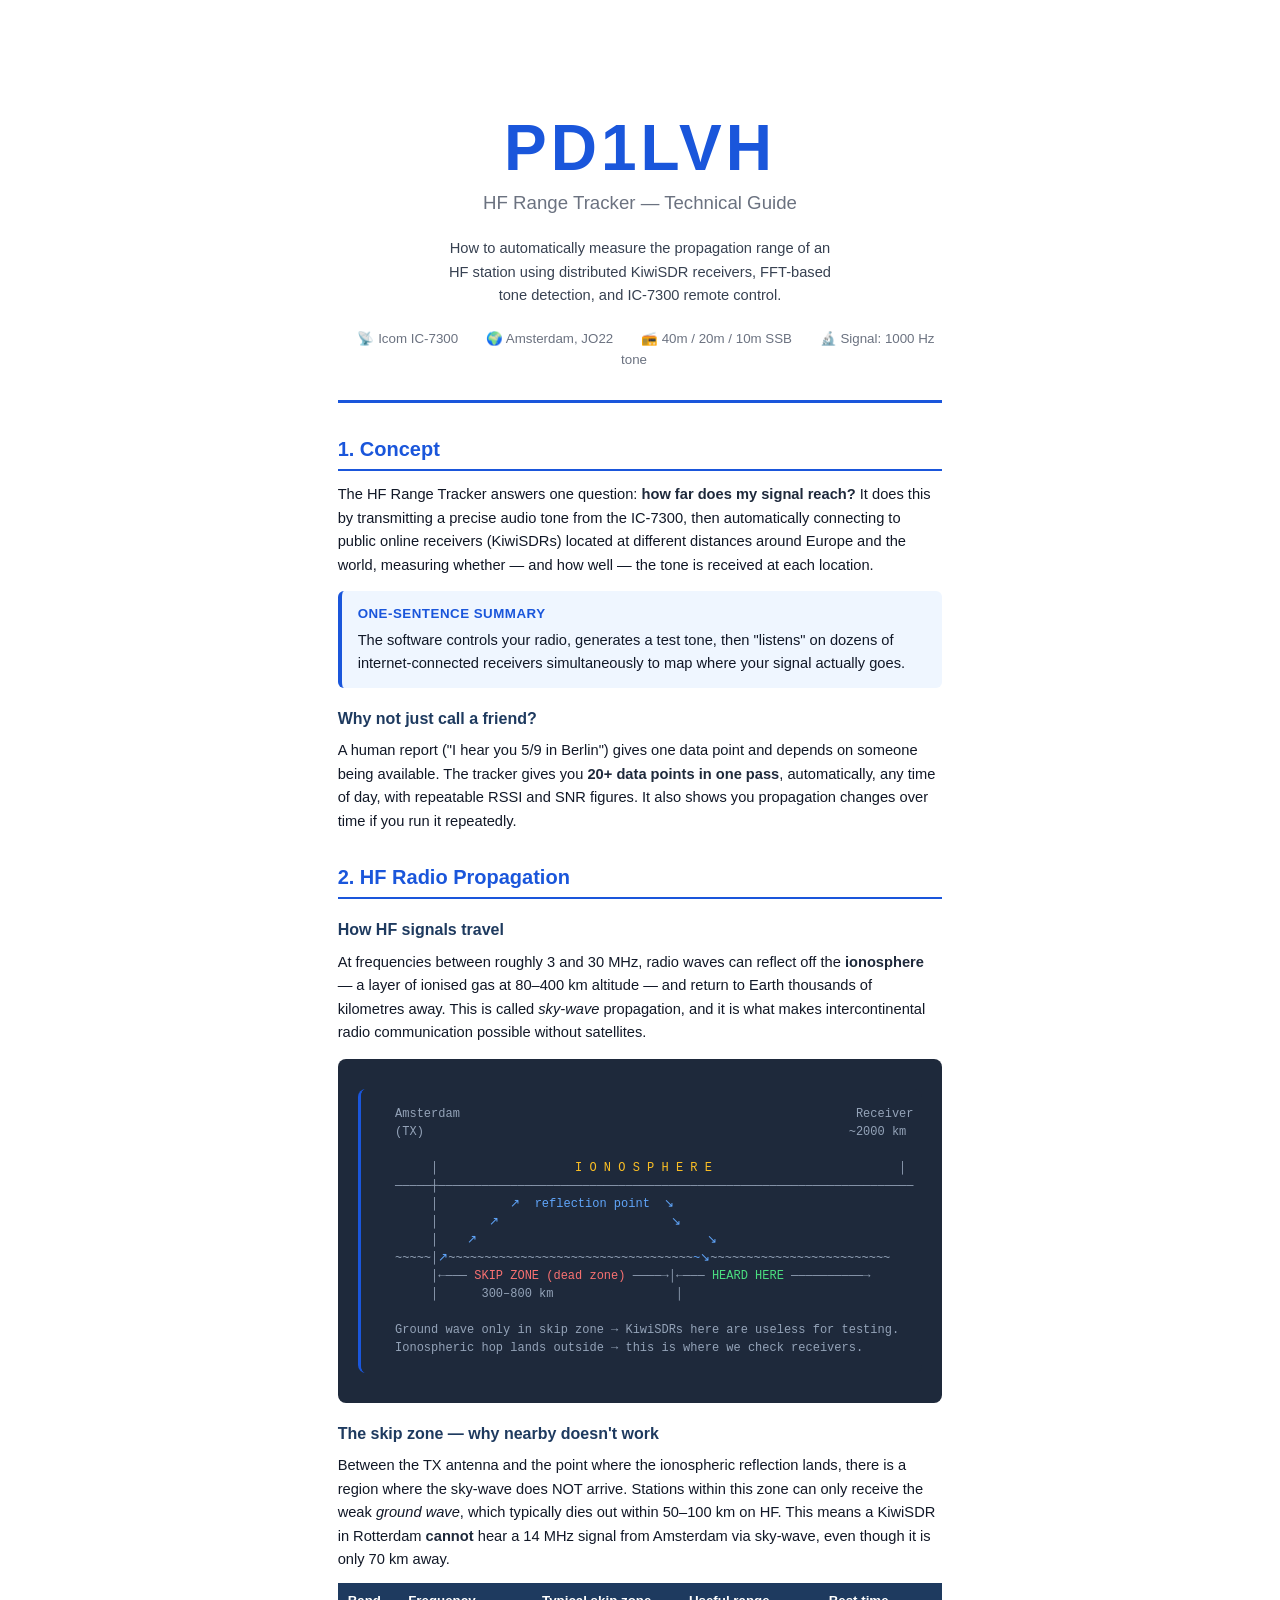
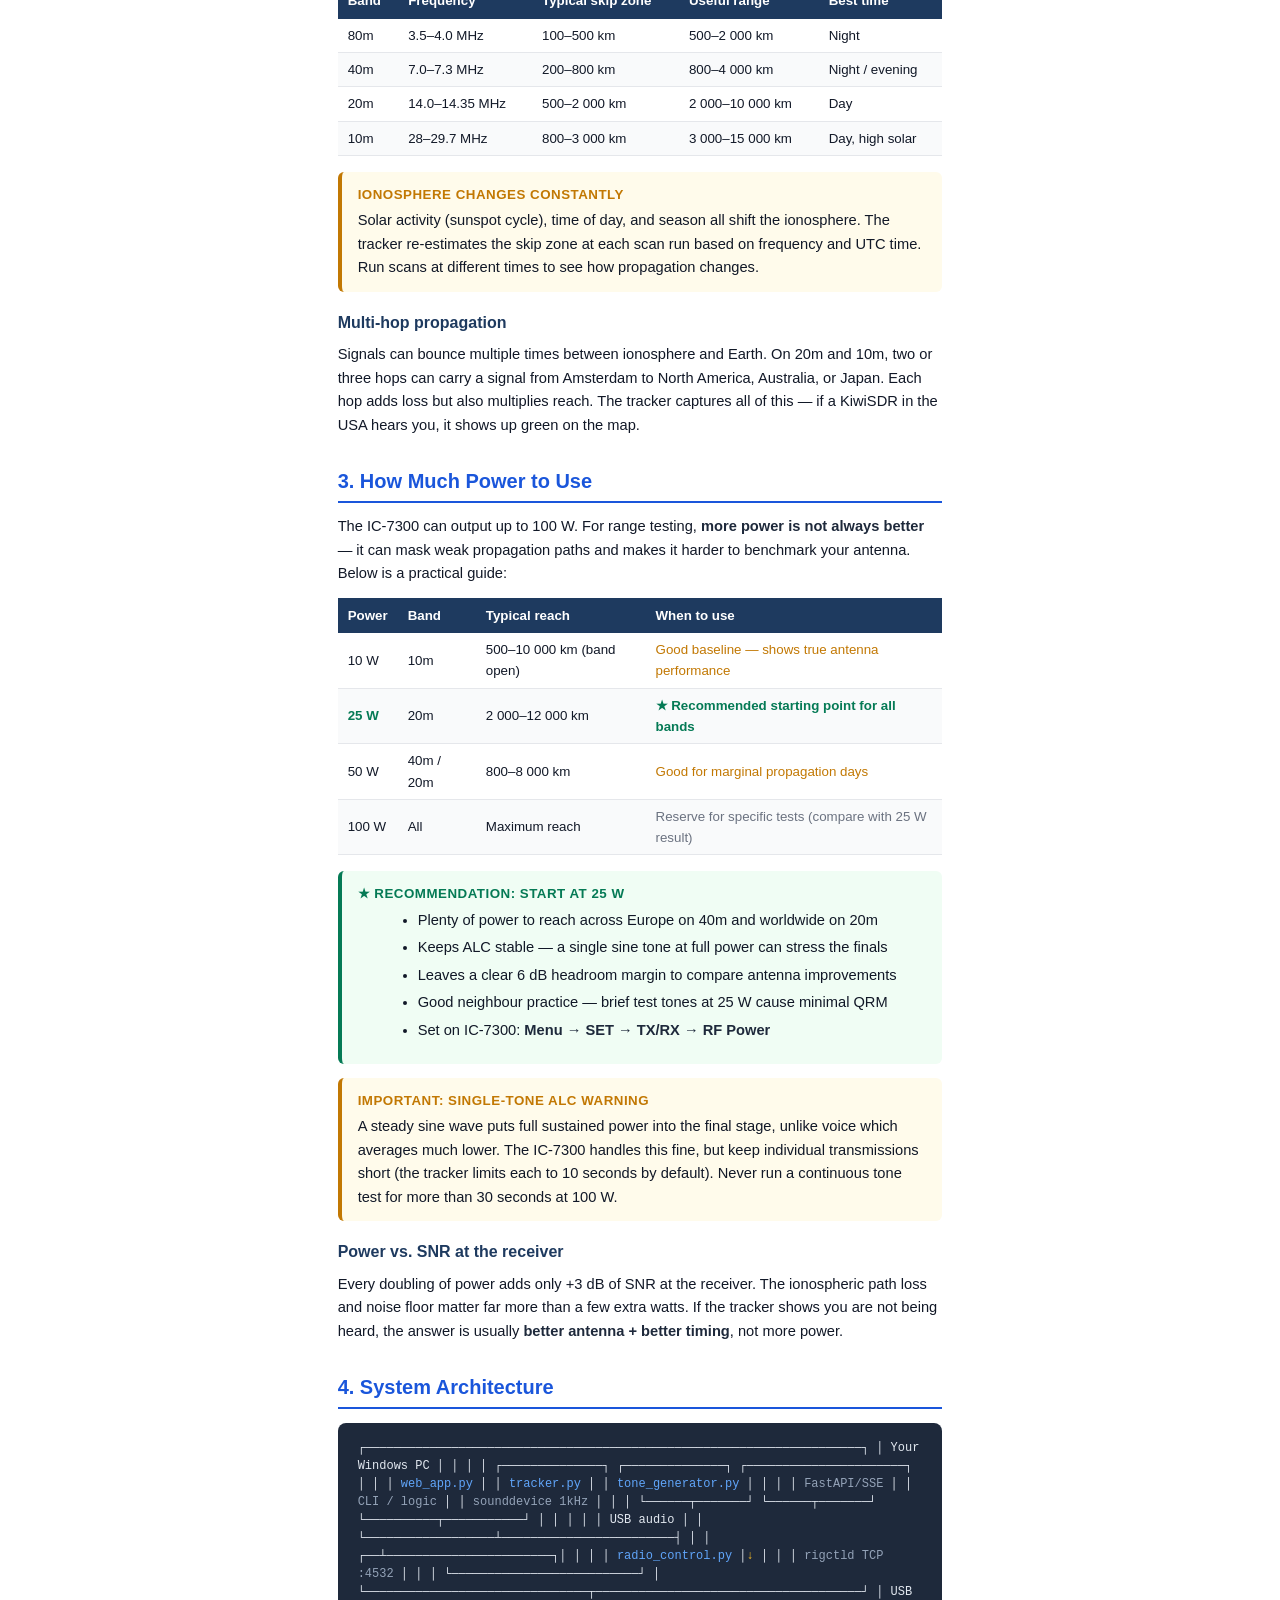
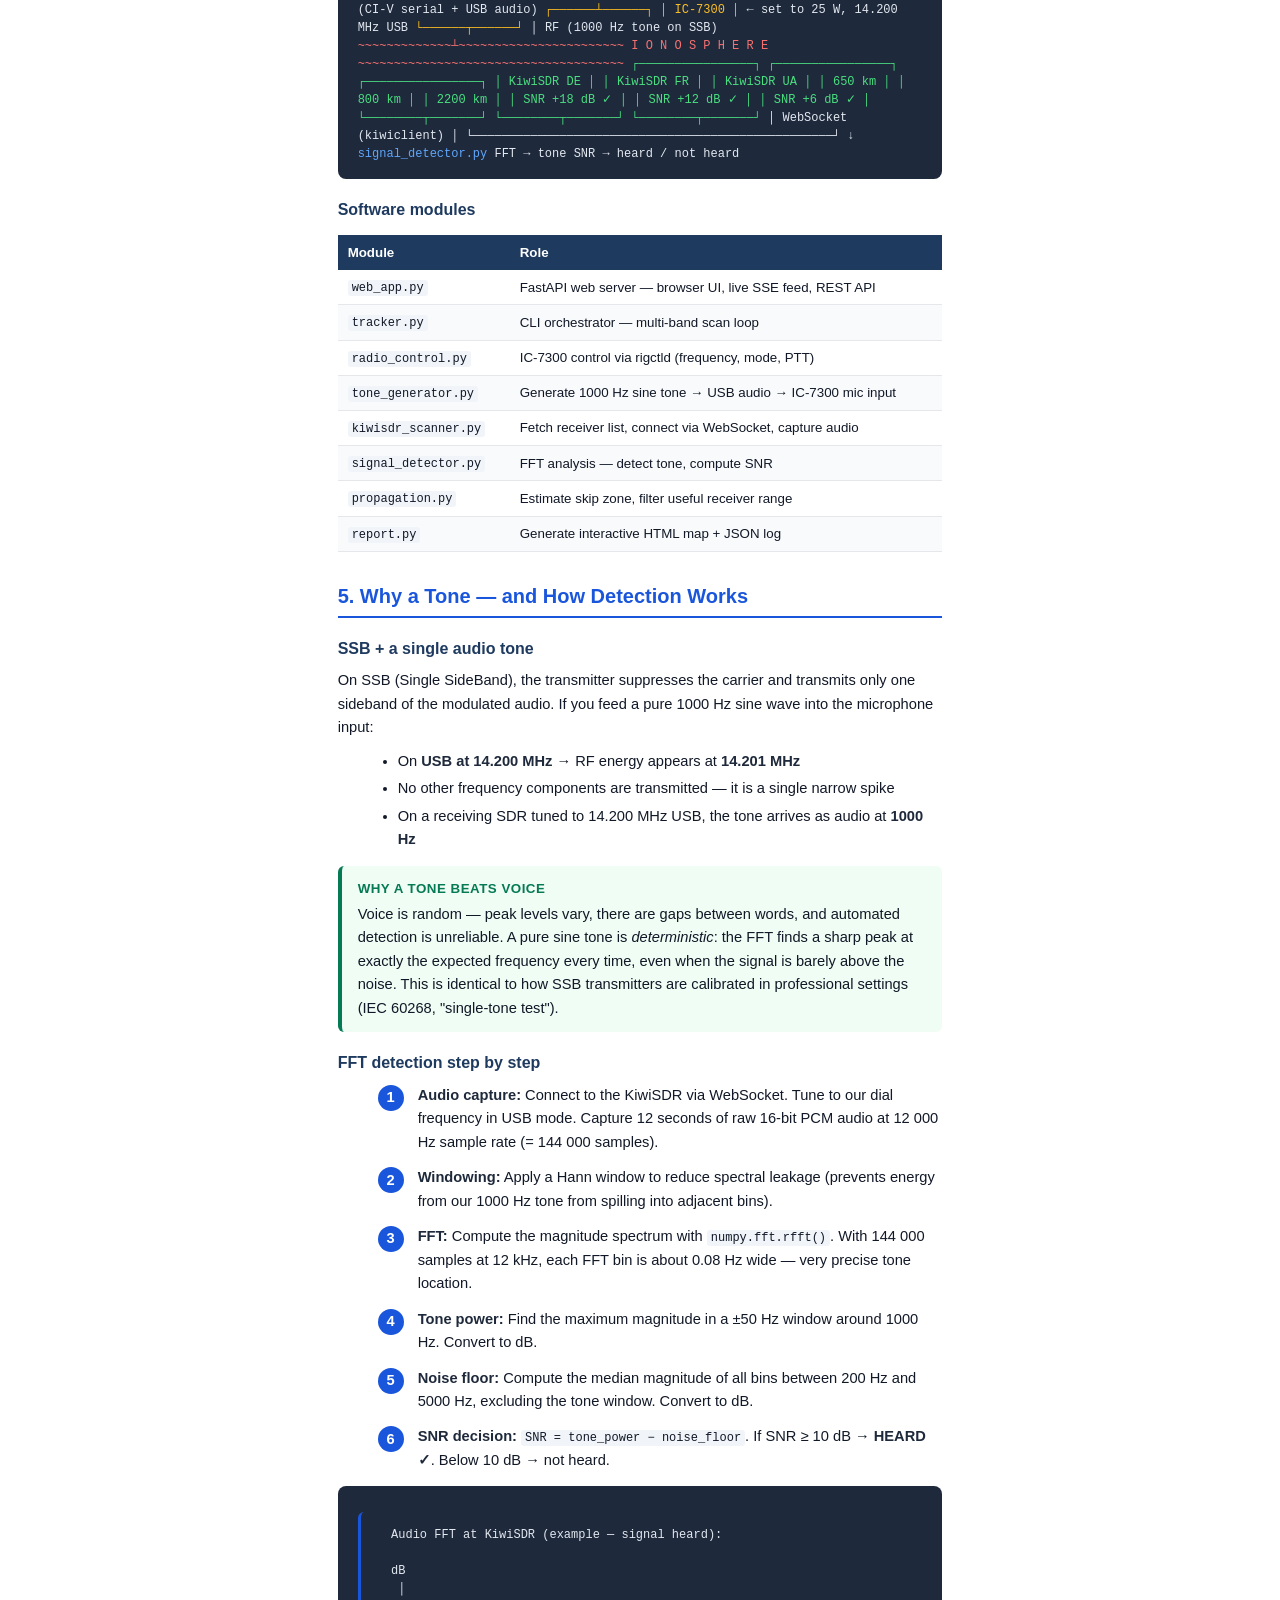
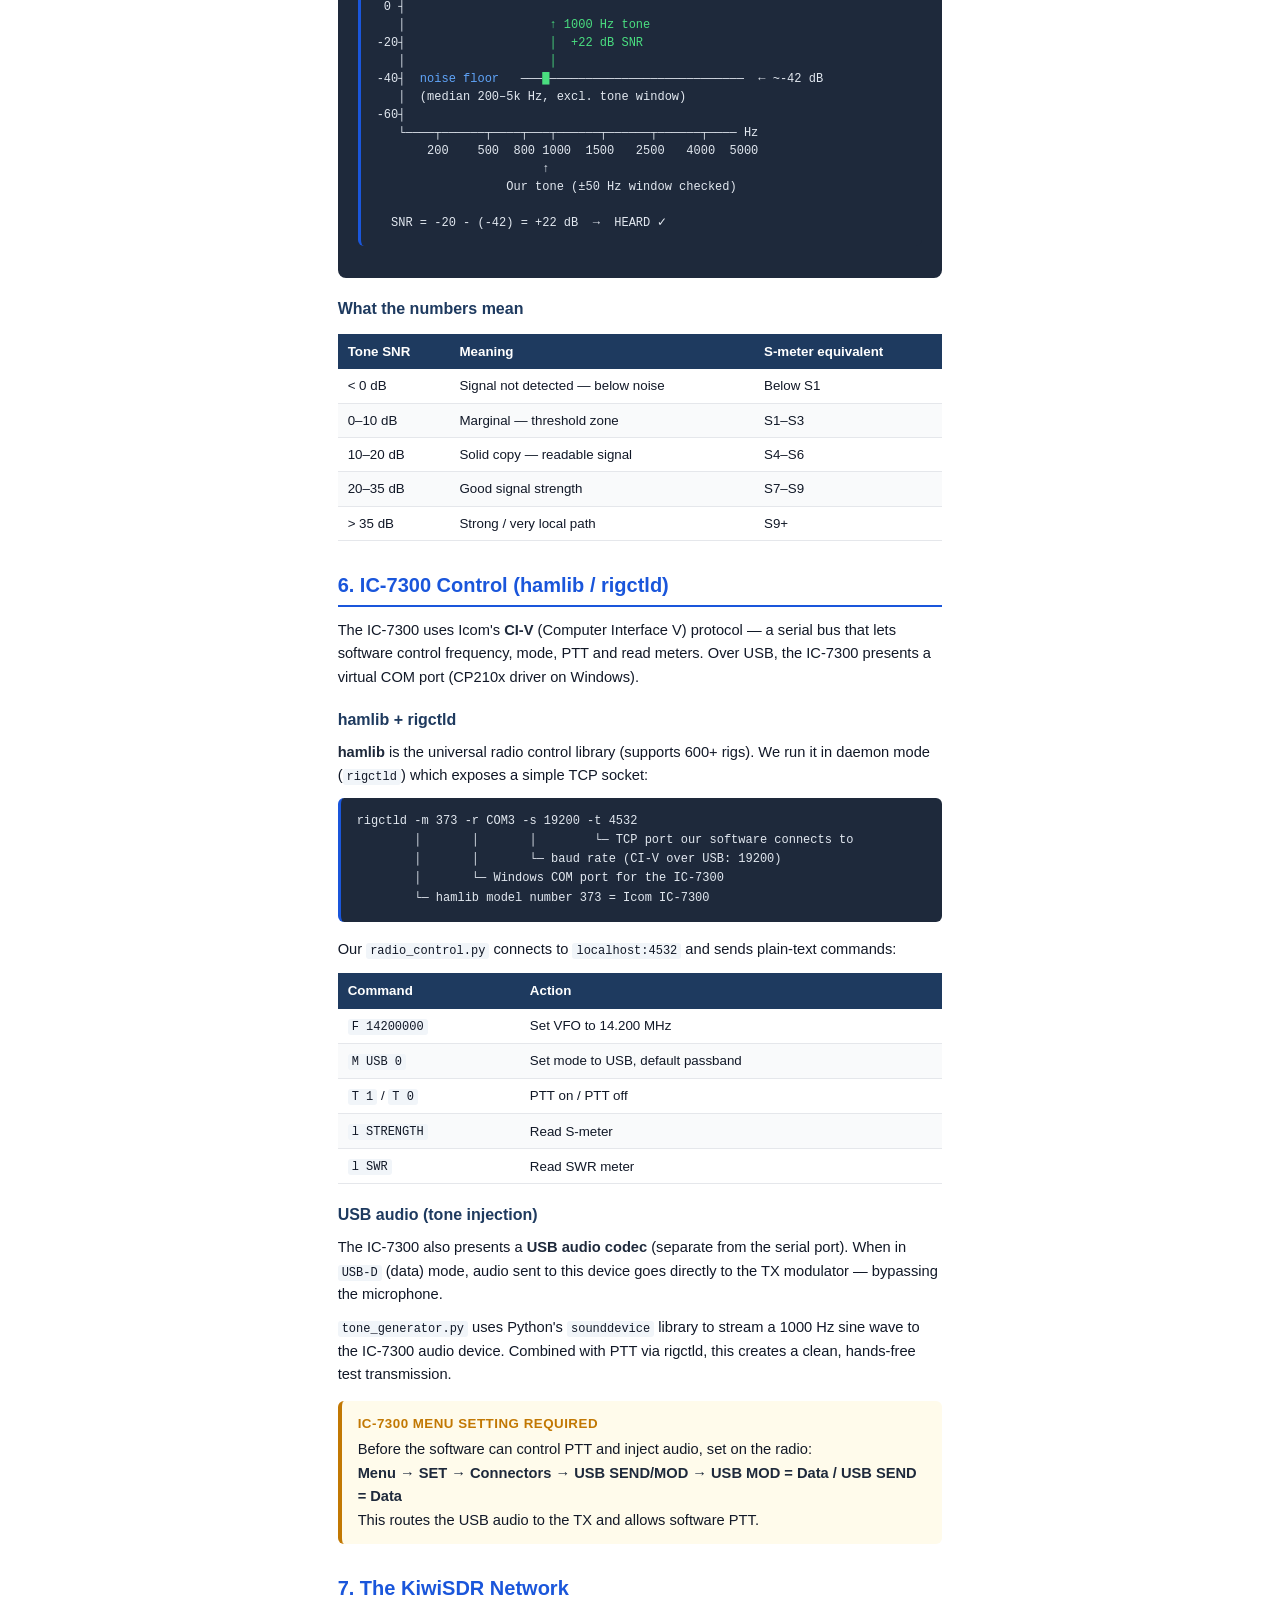
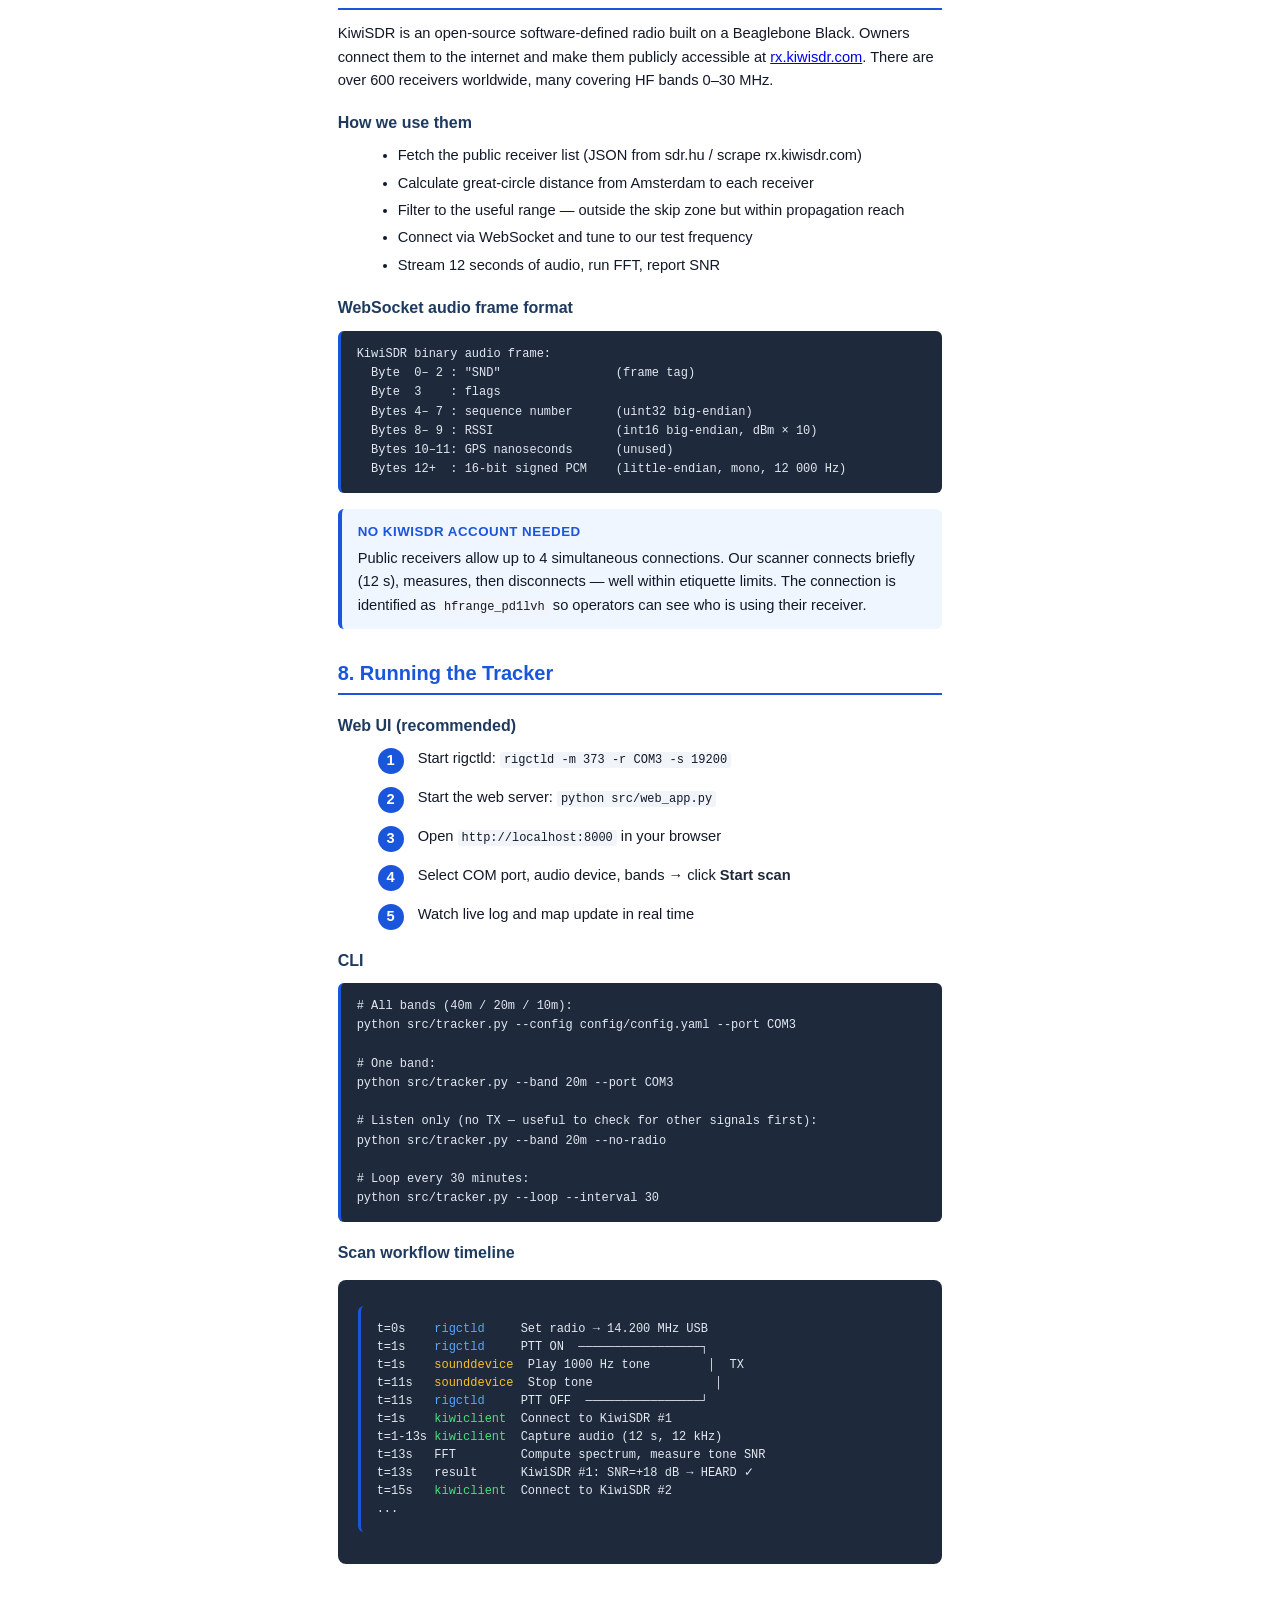
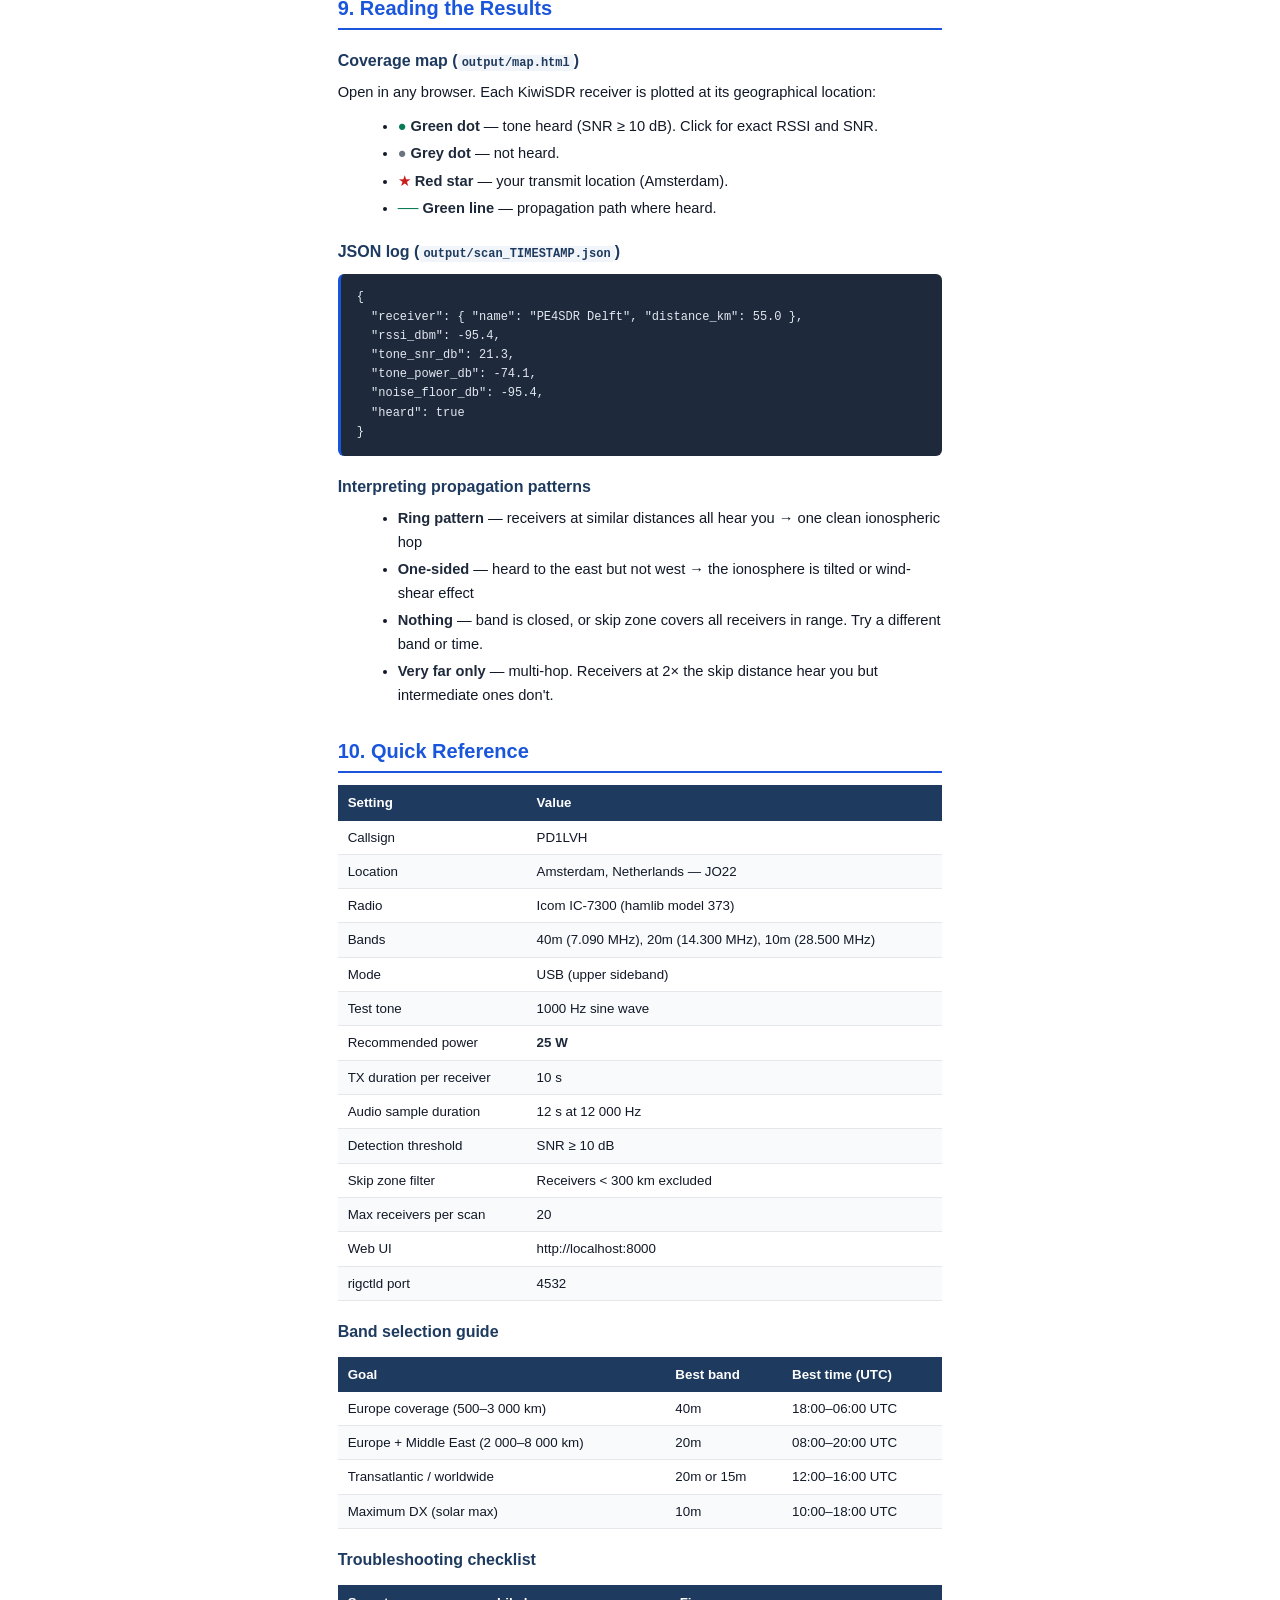
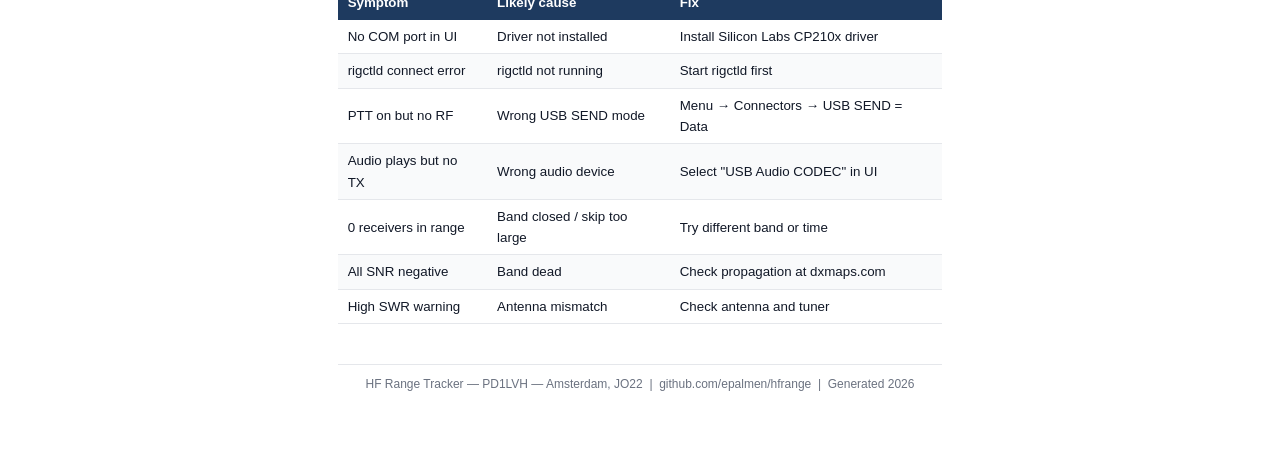
==== docs/how-it-works.html @ 340640db "Add technical guide, PDF generator, and project context file - docs/how-it-works.html: full technica" ====
<!DOCTYPE html>
<html lang="en">
<head>
<meta charset="UTF-8">
<title>HF Range Tracker — Technical Guide</title>
<style>
/* ── Base ── */
*, *::before, *::after { box-sizing: border-box; }
:root {
  --blue:   #1a56db;
  --green:  #057a55;
  --orange: #c27803;
  --red:    #c81e1e;
  --gray:   #6b7280;
  --light:  #f9fafb;
  --border: #e5e7eb;
  --text:   #111827;
}
html { font-size: 11pt; }
body {
  font-family: 'Segoe UI', Arial, sans-serif;
  color: var(--text);
  max-width: 190mm;
  margin: 0 auto;
  padding: 20mm 15mm;
  line-height: 1.6;
}

/* ── Typography ── */
h1 { font-size: 26pt; color: var(--blue); margin: 0 0 4px; letter-spacing: -0.5px; }
h2 { font-size: 15pt; color: var(--blue); border-bottom: 2px solid var(--blue); padding-bottom: 4px; margin: 28px 0 12px; }
h3 { font-size: 12pt; color: #1e3a5f; margin: 18px 0 8px; }
p  { margin: 0 0 10px; }
ul, ol { margin: 0 0 10px 20px; }
li { margin-bottom: 4px; }
strong { color: #1e293b; }
code { font-family: 'Cascadia Code', 'Courier New', monospace; font-size: 9pt; background: #f1f5f9; padding: 1px 4px; border-radius: 3px; }
pre {
  background: #1e293b; color: #e2e8f0;
  font-family: 'Cascadia Code', 'Courier New', monospace;
  font-size: 9pt; padding: 14px 16px; border-radius: 6px;
  white-space: pre; overflow-x: auto; margin: 10px 0 16px;
  border-left: 3px solid var(--blue);
}

/* ── Cover ── */
.cover {
  text-align: center;
  padding: 40px 0 30px;
  border-bottom: 3px solid var(--blue);
  margin-bottom: 30px;
}
.cover .callsign {
  font-size: 48pt; font-weight: 800; color: var(--blue);
  letter-spacing: 4px; line-height: 1;
}
.cover .subtitle { font-size: 14pt; color: var(--gray); margin: 8px 0 20px; }
.cover .meta { font-size: 10pt; color: var(--gray); }
.cover .meta span { margin: 0 12px; }

/* ── Info boxes ── */
.box {
  border-radius: 6px; padding: 12px 16px; margin: 14px 0;
  border-left: 4px solid;
}
.box-blue   { background: #eff6ff; border-color: var(--blue);   }
.box-green  { background: #f0fdf4; border-color: var(--green);  }
.box-orange { background: #fffbeb; border-color: var(--orange); }
.box-red    { background: #fff1f2; border-color: var(--red);    }
.box-title  { font-weight: 700; font-size: 10pt; text-transform: uppercase; letter-spacing: 0.5px; margin-bottom: 4px; }
.box-blue   .box-title { color: var(--blue);   }
.box-green  .box-title { color: var(--green);  }
.box-orange .box-title { color: var(--orange); }
.box-red    .box-title { color: var(--red);    }

/* ── Tables ── */
table { width: 100%; border-collapse: collapse; margin: 12px 0 16px; font-size: 10pt; }
th { background: #1e3a5f; color: #fff; padding: 7px 10px; text-align: left; font-weight: 600; }
td { padding: 6px 10px; border-bottom: 1px solid var(--border); }
tr:nth-child(even) td { background: var(--light); }

/* ── Diagrams ── */
.diagram {
  background: #1e293b; color: #94a3b8;
  font-family: 'Cascadia Code', 'Courier New', monospace;
  font-size: 9pt; padding: 16px 20px; border-radius: 8px; margin: 14px 0;
  line-height: 1.5;
}
.diagram .hi  { color: #60a5fa; }
.diagram .gr  { color: #4ade80; }
.diagram .yl  { color: #fbbf24; }
.diagram .rd  { color: #f87171; }
.diagram .wh  { color: #e2e8f0; }

/* ── Flow steps ── */
.steps { counter-reset: step; list-style: none; margin-left: 0; }
.steps li {
  counter-increment: step;
  display: flex; gap: 14px; margin-bottom: 12px; align-items: flex-start;
}
.steps li::before {
  content: counter(step);
  background: var(--blue); color: #fff;
  min-width: 26px; height: 26px;
  display: flex; align-items: center; justify-content: center;
  border-radius: 50%; font-weight: 700; font-size: 11pt;
  flex-shrink: 0; margin-top: 1px;
}

/* ── Power table highlight ── */
.power-rec { color: var(--green); font-weight: 700; }
.power-ok  { color: var(--orange); }
.power-low { color: var(--gray); }

/* ── Page breaks ── */
@media print {
  body { padding: 0; max-width: 100%; }
  h2   { page-break-before: auto; }
  .no-break, .box, .diagram, table { page-break-inside: avoid; }
  .page-break { page-break-before: always; }
  pre  { white-space: pre-wrap; }
}

/* ── Footer line ── */
.footer { margin-top: 40px; border-top: 1px solid var(--border); padding-top: 10px; color: var(--gray); font-size: 9pt; text-align: center; }
</style>
</head>
<body>

<!-- ══════════════════════════════════════════════════════════════════════
     COVER
═══════════════════════════════════════════════════════════════════════ -->
<div class="cover">
  <div class="callsign">PD1LVH</div>
  <div class="subtitle">HF Range Tracker — Technical Guide</div>
  <p style="max-width:400px;margin:0 auto 20px;color:#374151;font-size:11pt">
    How to automatically measure the propagation range of an HF station using
    distributed KiwiSDR receivers, FFT-based tone detection, and IC-7300 remote control.
  </p>
  <div class="meta">
    <span>📡 Icom IC-7300</span>
    <span>🌍 Amsterdam, JO22</span>
    <span>📻 40m / 20m / 10m SSB</span>
    <span>🔬 Signal: 1000 Hz tone</span>
  </div>
</div>


<!-- ══════════════════════════════════════════════════════════════════════
     1. CONCEPT
═══════════════════════════════════════════════════════════════════════ -->
<h2>1. Concept</h2>

<p>
The HF Range Tracker answers one question: <strong>how far does my signal reach?</strong>
It does this by transmitting a precise audio tone from the IC-7300, then automatically
connecting to public online receivers (KiwiSDRs) located at different distances around
Europe and the world, measuring whether — and how well — the tone is received at each
location.
</p>

<div class="box box-blue">
  <div class="box-title">One-sentence summary</div>
  The software controls your radio, generates a test tone, then "listens" on dozens of
  internet-connected receivers simultaneously to map where your signal actually goes.
</div>

<h3>Why not just call a friend?</h3>
<p>
A human report ("I hear you 5/9 in Berlin") gives one data point and depends on someone
being available. The tracker gives you <strong>20+ data points in one pass</strong>,
automatically, any time of day, with repeatable RSSI and SNR figures.
It also shows you propagation changes over time if you run it repeatedly.
</p>


<!-- ══════════════════════════════════════════════════════════════════════
     2. HF PROPAGATION
═══════════════════════════════════════════════════════════════════════ -->
<h2>2. HF Radio Propagation</h2>

<h3>How HF signals travel</h3>
<p>
At frequencies between roughly 3 and 30 MHz, radio waves can reflect off the
<strong>ionosphere</strong> — a layer of ionised gas at 80–400 km altitude — and
return to Earth thousands of kilometres away. This is called <em>sky-wave</em>
propagation, and it is what makes intercontinental radio communication possible
without satellites.
</p>

<div class="diagram">
<pre class="diagram">
  Amsterdam                                                       Receiver
  (TX)                                                           ~2000 km

       │                   <span class="yl">I O N O S P H E R E</span>                          │
  ─────┼──────────────────────────────────────────────────────────────────
       │          <span class="hi">↗  reflection point  ↘</span>
       │       <span class="hi">↗</span>                        <span class="hi">↘</span>
       │    <span class="hi">↗</span>                                <span class="hi">↘</span>
  ~~~~~│<span class="hi">↗</span>~~~~~~~~~~~~~~~~~~~~~~~~~~~~~~~~~~<span class="hi">~↘</span>~~~~~~~~~~~~~~~~~~~~~~~~~
       │←─── <span class="rd">SKIP ZONE (dead zone)</span> ────→│←─── <span class="gr">HEARD HERE</span> ──────────→
       │      300–800 km                 │

  Ground wave only in skip zone → KiwiSDRs here are useless for testing.
  Ionospheric hop lands outside → this is where we check receivers.
</pre>
</div>

<h3>The skip zone — why nearby doesn't work</h3>
<p>
Between the TX antenna and the point where the ionospheric reflection lands, there is
a region where the sky-wave does NOT arrive. Stations within this zone can only receive
the weak <em>ground wave</em>, which typically dies out within 50–100 km on HF.
This means a KiwiSDR in Rotterdam <strong>cannot</strong> hear a 14 MHz signal from
Amsterdam via sky-wave, even though it is only 70 km away.
</p>

<table>
  <thead><tr><th>Band</th><th>Frequency</th><th>Typical skip zone</th><th>Useful range</th><th>Best time</th></tr></thead>
  <tbody>
    <tr><td>80m</td><td>3.5–4.0 MHz</td><td>100–500 km</td><td>500–2 000 km</td><td>Night</td></tr>
    <tr><td>40m</td><td>7.0–7.3 MHz</td><td>200–800 km</td><td>800–4 000 km</td><td>Night / evening</td></tr>
    <tr><td>20m</td><td>14.0–14.35 MHz</td><td>500–2 000 km</td><td>2 000–10 000 km</td><td>Day</td></tr>
    <tr><td>10m</td><td>28–29.7 MHz</td><td>800–3 000 km</td><td>3 000–15 000 km</td><td>Day, high solar</td></tr>
  </tbody>
</table>

<div class="box box-orange">
  <div class="box-title">Ionosphere changes constantly</div>
  Solar activity (sunspot cycle), time of day, and season all shift the ionosphere.
  The tracker re-estimates the skip zone at each scan run based on frequency and UTC time.
  Run scans at different times to see how propagation changes.
</div>

<h3>Multi-hop propagation</h3>
<p>
Signals can bounce multiple times between ionosphere and Earth. On 20m and 10m, two or
three hops can carry a signal from Amsterdam to North America, Australia, or Japan.
Each hop adds loss but also multiplies reach. The tracker captures all of this — if a
KiwiSDR in the USA hears you, it shows up green on the map.
</p>


<!-- ══════════════════════════════════════════════════════════════════════
     3. TRANSMIT POWER
═══════════════════════════════════════════════════════════════════════ -->
<div class="page-break"></div>
<h2>3. How Much Power to Use</h2>

<p>
The IC-7300 can output up to 100 W. For range testing, <strong>more power is not
always better</strong> — it can mask weak propagation paths and makes it harder to
benchmark your antenna. Below is a practical guide:
</p>

<table>
  <thead><tr><th>Power</th><th>Band</th><th>Typical reach</th><th>When to use</th></tr></thead>
  <tbody>
    <tr>
      <td>10 W</td>
      <td>10m</td>
      <td>500–10 000 km (band open)</td>
      <td class="power-ok">Good baseline — shows true antenna performance</td>
    </tr>
    <tr>
      <td class="power-rec">25 W</td>
      <td>20m</td>
      <td>2 000–12 000 km</td>
      <td class="power-rec">★ Recommended starting point for all bands</td>
    </tr>
    <tr>
      <td>50 W</td>
      <td>40m / 20m</td>
      <td>800–8 000 km</td>
      <td class="power-ok">Good for marginal propagation days</td>
    </tr>
    <tr>
      <td>100 W</td>
      <td>All</td>
      <td>Maximum reach</td>
      <td class="power-low">Reserve for specific tests (compare with 25 W result)</td>
    </tr>
  </tbody>
</table>

<div class="box box-green">
  <div class="box-title">★ Recommendation: Start at 25 W</div>
  <ul>
    <li>Plenty of power to reach across Europe on 40m and worldwide on 20m</li>
    <li>Keeps ALC stable — a single sine tone at full power can stress the finals</li>
    <li>Leaves a clear 6 dB headroom margin to compare antenna improvements</li>
    <li>Good neighbour practice — brief test tones at 25 W cause minimal QRM</li>
    <li>Set on IC-7300: <strong>Menu → SET → TX/RX → RF Power</strong></li>
  </ul>
</div>

<div class="box box-orange">
  <div class="box-title">Important: single-tone ALC warning</div>
  A steady sine wave puts full sustained power into the final stage, unlike voice
  which averages much lower. The IC-7300 handles this fine, but keep individual
  transmissions short (the tracker limits each to 10 seconds by default).
  Never run a continuous tone test for more than 30 seconds at 100 W.
</div>

<h3>Power vs. SNR at the receiver</h3>
<p>
Every doubling of power adds only +3 dB of SNR at the receiver. The ionospheric
path loss and noise floor matter far more than a few extra watts. If the tracker
shows you are not being heard, the answer is usually <strong>better antenna + better
timing</strong>, not more power.
</p>


<!-- ══════════════════════════════════════════════════════════════════════
     4. SYSTEM ARCHITECTURE
═══════════════════════════════════════════════════════════════════════ -->
<h2>4. System Architecture</h2>

<div class="diagram">
<span class="wh">┌─────────────────────────────────────────────────────────────────────┐</span>
<span class="wh">│                        Your Windows PC                             │</span>
<span class="wh">│                                                                     │</span>
<span class="wh">│  ┌──────────────┐    ┌──────────────┐    ┌──────────────────────┐  │</span>
<span class="wh">│  │</span> <span class="hi">web_app.py</span>   <span class="wh">│    │</span> <span class="hi">tracker.py</span>   <span class="wh">│    │</span> <span class="hi">tone_generator.py</span>    <span class="wh">│  │</span>
<span class="wh">│  │</span> FastAPI/SSE  <span class="wh">│    │</span> CLI / logic  <span class="wh">│    │</span> sounddevice 1kHz     <span class="wh">│  │</span>
<span class="wh">│  └──────┬───────┘    └──────┬───────┘    └──────────┬───────────┘  │</span>
<span class="wh">│         │                  │                        │ USB audio     │</span>
<span class="wh">│         └──────────────────┴────────────────────────┤              │</span>
<span class="wh">│                         ┌──┴───────────────────────┐│              │</span>
<span class="wh">│                         │</span> <span class="hi">radio_control.py</span>        <span class="wh">│</span><span class="yl">↓</span>              <span class="wh">│</span>
<span class="wh">│                         │</span> rigctld TCP :4532        <span class="wh">│</span>              <span class="wh">│</span>
<span class="wh">│                         └──────────────────────────┘</span>              <span class="wh">│</span>
<span class="wh">└───────────────────────────────┬─────────────────────────────────────┘</span>
                                <span class="wh">│ USB (CI-V serial + USB audio)</span>
                         <span class="yl">┌──────┴──────┐</span>
                         <span class="yl">│  IC-7300    │</span>  <span class="wh">← set to 25 W, 14.200 MHz USB</span>
                         <span class="yl">└──────┬──────┘</span>
                                <span class="wh">│ RF (1000 Hz tone on SSB)</span>
                    <span class="rd">~~~~~~~~~~~~~┴~~~~~~~~~~~~~~~~~~~~~~~</span>
                    <span class="rd">        I O N O S P H E R E</span>
                    <span class="rd">~~~~~~~~~~~~~~~~~~~~~~~~~~~~~~~~~~~~~</span>
       <span class="gr">┌────────────────┐</span>         <span class="gr">┌────────────────┐</span>         <span class="gr">┌────────────────┐</span>
       <span class="gr">│ KiwiSDR DE     │</span>         <span class="gr">│ KiwiSDR FR     │</span>         <span class="gr">│ KiwiSDR UA     │</span>
       <span class="gr">│ 650 km         │</span>         <span class="gr">│ 800 km         │</span>         <span class="gr">│ 2200 km        │</span>
       <span class="gr">│ SNR +18 dB ✓   │</span>         <span class="gr">│ SNR +12 dB ✓   │</span>         <span class="gr">│ SNR +6 dB  ✓   │</span>
       <span class="gr">└────────┬───────┘</span>         <span class="gr">└────────┬───────┘</span>         <span class="gr">└────────┬───────┘</span>
                <span class="wh">│ WebSocket (kiwiclient)                           │</span>
                <span class="wh">└──────────────────────────────────────────────────┘</span>
                                       <span class="wh">↓</span>
                           <span class="hi">signal_detector.py</span>
                           <span class="wh">FFT → tone SNR → heard / not heard</span>
</div>

<h3>Software modules</h3>

<table>
  <thead><tr><th>Module</th><th>Role</th></tr></thead>
  <tbody>
    <tr><td><code>web_app.py</code></td><td>FastAPI web server — browser UI, live SSE feed, REST API</td></tr>
    <tr><td><code>tracker.py</code></td><td>CLI orchestrator — multi-band scan loop</td></tr>
    <tr><td><code>radio_control.py</code></td><td>IC-7300 control via rigctld (frequency, mode, PTT)</td></tr>
    <tr><td><code>tone_generator.py</code></td><td>Generate 1000 Hz sine tone → USB audio → IC-7300 mic input</td></tr>
    <tr><td><code>kiwisdr_scanner.py</code></td><td>Fetch receiver list, connect via WebSocket, capture audio</td></tr>
    <tr><td><code>signal_detector.py</code></td><td>FFT analysis — detect tone, compute SNR</td></tr>
    <tr><td><code>propagation.py</code></td><td>Estimate skip zone, filter useful receiver range</td></tr>
    <tr><td><code>report.py</code></td><td>Generate interactive HTML map + JSON log</td></tr>
  </tbody>
</table>


<!-- ══════════════════════════════════════════════════════════════════════
     5. TONE DETECTION
═══════════════════════════════════════════════════════════════════════ -->
<div class="page-break"></div>
<h2>5. Why a Tone — and How Detection Works</h2>

<h3>SSB + a single audio tone</h3>
<p>
On SSB (Single SideBand), the transmitter suppresses the carrier and transmits only
one sideband of the modulated audio. If you feed a pure 1000 Hz sine wave into the
microphone input:
</p>
<ul>
  <li>On <strong>USB at 14.200 MHz</strong> → RF energy appears at <strong>14.201 MHz</strong></li>
  <li>No other frequency components are transmitted — it is a single narrow spike</li>
  <li>On a receiving SDR tuned to 14.200 MHz USB, the tone arrives as audio at <strong>1000 Hz</strong></li>
</ul>

<div class="box box-green">
  <div class="box-title">Why a tone beats voice</div>
  Voice is random — peak levels vary, there are gaps between words, and automated
  detection is unreliable. A pure sine tone is <em>deterministic</em>:
  the FFT finds a sharp peak at exactly the expected frequency every time,
  even when the signal is barely above the noise.
  This is identical to how SSB transmitters are calibrated in professional settings
  (IEC 60268, "single-tone test").
</div>

<h3>FFT detection step by step</h3>

<ol class="steps">
  <li>
    <div>
      <strong>Audio capture:</strong> Connect to the KiwiSDR via WebSocket.
      Tune to our dial frequency in USB mode.
      Capture 12 seconds of raw 16-bit PCM audio at 12 000 Hz sample rate
      (= 144 000 samples).
    </div>
  </li>
  <li>
    <div>
      <strong>Windowing:</strong> Apply a Hann window to reduce spectral leakage
      (prevents energy from our 1000 Hz tone from spilling into adjacent bins).
    </div>
  </li>
  <li>
    <div>
      <strong>FFT:</strong> Compute the magnitude spectrum with
      <code>numpy.fft.rfft()</code>. With 144 000 samples at 12 kHz, each FFT bin
      is about 0.08 Hz wide — very precise tone location.
    </div>
  </li>
  <li>
    <div>
      <strong>Tone power:</strong> Find the maximum magnitude in a ±50 Hz window
      around 1000 Hz. Convert to dB.
    </div>
  </li>
  <li>
    <div>
      <strong>Noise floor:</strong> Compute the median magnitude of all bins
      between 200 Hz and 5000 Hz, excluding the tone window. Convert to dB.
    </div>
  </li>
  <li>
    <div>
      <strong>SNR decision:</strong> <code>SNR = tone_power − noise_floor</code>.
      If SNR ≥ 10 dB → <span style="color:var(--green)"><strong>HEARD ✓</strong></span>.
      Below 10 dB → not heard.
    </div>
  </li>
</ol>

<div class="diagram">
<pre>
  Audio FFT at KiwiSDR (example — signal heard):

  dB
   │
 0 ┤
   │                    <span class="gr">↑ 1000 Hz tone</span>
-20┤                    <span class="gr">│  +22 dB SNR</span>
   │                    <span class="gr">│</span>
-40┤  <span class="hi">noise floor</span>   ───<span class="gr">█</span>───────────────────────────  ← ~-42 dB
   │  (median 200–5k Hz, excl. tone window)
-60┤
   └────┬──────┬────┬───┬──────┬──────┬──────┬──── Hz
       200    500  800 1000  1500   2500   4000  5000
                       ↑
                  Our tone (±50 Hz window checked)

  SNR = -20 - (-42) = +22 dB  →  HEARD ✓
</pre>
</div>

<h3>What the numbers mean</h3>

<table>
  <thead><tr><th>Tone SNR</th><th>Meaning</th><th>S-meter equivalent</th></tr></thead>
  <tbody>
    <tr><td>&lt; 0 dB</td><td>Signal not detected — below noise</td><td>Below S1</td></tr>
    <tr><td>0–10 dB</td><td>Marginal — threshold zone</td><td>S1–S3</td></tr>
    <tr><td>10–20 dB</td><td>Solid copy — readable signal</td><td>S4–S6</td></tr>
    <tr><td>20–35 dB</td><td>Good signal strength</td><td>S7–S9</td></tr>
    <tr><td>&gt; 35 dB</td><td>Strong / very local path</td><td>S9+</td></tr>
  </tbody>
</table>


<!-- ══════════════════════════════════════════════════════════════════════
     6. IC-7300 CONTROL
═══════════════════════════════════════════════════════════════════════ -->
<h2>6. IC-7300 Control (hamlib / rigctld)</h2>

<p>
The IC-7300 uses Icom's <strong>CI-V</strong> (Computer Interface V) protocol — a
serial bus that lets software control frequency, mode, PTT and read meters.
Over USB, the IC-7300 presents a virtual COM port (CP210x driver on Windows).
</p>

<h3>hamlib + rigctld</h3>
<p>
<strong>hamlib</strong> is the universal radio control library (supports 600+ rigs).
We run it in daemon mode (<code>rigctld</code>) which exposes a simple TCP socket:
</p>

<pre>rigctld -m 373 -r COM3 -s 19200 -t 4532
        │       │       │        └─ TCP port our software connects to
        │       │       └─ baud rate (CI-V over USB: 19200)
        │       └─ Windows COM port for the IC-7300
        └─ hamlib model number 373 = Icom IC-7300</pre>

<p>Our <code>radio_control.py</code> connects to <code>localhost:4532</code> and sends plain-text commands:</p>

<table>
  <thead><tr><th>Command</th><th>Action</th></tr></thead>
  <tbody>
    <tr><td><code>F 14200000</code></td><td>Set VFO to 14.200 MHz</td></tr>
    <tr><td><code>M USB 0</code></td><td>Set mode to USB, default passband</td></tr>
    <tr><td><code>T 1</code> / <code>T 0</code></td><td>PTT on / PTT off</td></tr>
    <tr><td><code>l STRENGTH</code></td><td>Read S-meter</td></tr>
    <tr><td><code>l SWR</code></td><td>Read SWR meter</td></tr>
  </tbody>
</table>

<h3>USB audio (tone injection)</h3>
<p>
The IC-7300 also presents a <strong>USB audio codec</strong> (separate from the serial
port). When in <code>USB-D</code> (data) mode, audio sent to this device goes directly
to the TX modulator — bypassing the microphone.
</p>
<p>
<code>tone_generator.py</code> uses Python's <code>sounddevice</code> library to stream
a 1000 Hz sine wave to the IC-7300 audio device. Combined with PTT via rigctld, this
creates a clean, hands-free test transmission.
</p>

<div class="box box-orange">
  <div class="box-title">IC-7300 menu setting required</div>
  Before the software can control PTT and inject audio, set on the radio:<br>
  <strong>Menu → SET → Connectors → USB SEND/MOD → USB MOD = Data / USB SEND = Data</strong><br>
  This routes the USB audio to the TX and allows software PTT.
</div>


<!-- ══════════════════════════════════════════════════════════════════════
     7. KIWISDR NETWORK
═══════════════════════════════════════════════════════════════════════ -->
<div class="page-break"></div>
<h2>7. The KiwiSDR Network</h2>

<p>
KiwiSDR is an open-source software-defined radio built on a Beaglebone Black.
Owners connect them to the internet and make them publicly accessible at
<a href="http://rx.kiwisdr.com">rx.kiwisdr.com</a>.
There are over 600 receivers worldwide, many covering HF bands 0–30 MHz.
</p>

<h3>How we use them</h3>
<ul>
  <li>Fetch the public receiver list (JSON from sdr.hu / scrape rx.kiwisdr.com)</li>
  <li>Calculate great-circle distance from Amsterdam to each receiver</li>
  <li>Filter to the useful range — outside the skip zone but within propagation reach</li>
  <li>Connect via WebSocket and tune to our test frequency</li>
  <li>Stream 12 seconds of audio, run FFT, report SNR</li>
</ul>

<h3>WebSocket audio frame format</h3>
<pre>KiwiSDR binary audio frame:
  Byte  0– 2 : "SND"                (frame tag)
  Byte  3    : flags
  Bytes 4– 7 : sequence number      (uint32 big-endian)
  Bytes 8– 9 : RSSI                 (int16 big-endian, dBm × 10)
  Bytes 10–11: GPS nanoseconds      (unused)
  Bytes 12+  : 16-bit signed PCM    (little-endian, mono, 12 000 Hz)</pre>

<div class="box box-blue">
  <div class="box-title">No KiwiSDR account needed</div>
  Public receivers allow up to 4 simultaneous connections. Our scanner connects
  briefly (12 s), measures, then disconnects — well within etiquette limits.
  The connection is identified as <code>hfrange_pd1lvh</code> so operators
  can see who is using their receiver.
</div>


<!-- ══════════════════════════════════════════════════════════════════════
     8. RUNNING THE TRACKER
═══════════════════════════════════════════════════════════════════════ -->
<h2>8. Running the Tracker</h2>

<h3>Web UI (recommended)</h3>
<ol class="steps">
  <li><div>Start rigctld: <code>rigctld -m 373 -r COM3 -s 19200</code></div></li>
  <li><div>Start the web server: <code>python src/web_app.py</code></div></li>
  <li><div>Open <code>http://localhost:8000</code> in your browser</div></li>
  <li><div>Select COM port, audio device, bands → click <strong>Start scan</strong></div></li>
  <li><div>Watch live log and map update in real time</div></li>
</ol>

<h3>CLI</h3>
<pre># All bands (40m / 20m / 10m):
python src/tracker.py --config config/config.yaml --port COM3

# One band:
python src/tracker.py --band 20m --port COM3

# Listen only (no TX — useful to check for other signals first):
python src/tracker.py --band 20m --no-radio

# Loop every 30 minutes:
python src/tracker.py --loop --interval 30</pre>

<h3>Scan workflow timeline</h3>
<div class="diagram">
<pre>
t=0s    <span class="hi">rigctld</span>     Set radio → 14.200 MHz USB
t=1s    <span class="hi">rigctld</span>     PTT ON  ─────────────────┐
t=1s    <span class="yl">sounddevice</span>  Play 1000 Hz tone        │  TX
t=11s   <span class="yl">sounddevice</span>  Stop tone                 │
t=11s   <span class="hi">rigctld</span>     PTT OFF  ────────────────┘
t=1s    <span class="gr">kiwiclient</span>  Connect to KiwiSDR #1
t=1-13s <span class="gr">kiwiclient</span>  Capture audio (12 s, 12 kHz)
t=13s   <span class="wh">FFT</span>         Compute spectrum, measure tone SNR
t=13s   <span class="wh">result</span>      KiwiSDR #1: SNR=+18 dB → HEARD ✓
t=15s   <span class="gr">kiwiclient</span>  Connect to KiwiSDR #2
...
</pre>
</div>


<!-- ══════════════════════════════════════════════════════════════════════
     9. READING THE RESULTS
═══════════════════════════════════════════════════════════════════════ -->
<h2>9. Reading the Results</h2>

<h3>Coverage map (<code>output/map.html</code>)</h3>
<p>
Open in any browser. Each KiwiSDR receiver is plotted at its geographical location:
</p>
<ul>
  <li><span style="color:var(--green)">●</span> <strong>Green dot</strong> — tone heard (SNR ≥ 10 dB). Click for exact RSSI and SNR.</li>
  <li><span style="color:var(--gray)">●</span> <strong>Grey dot</strong> — not heard.</li>
  <li><span style="color:var(--red)">★</span> <strong>Red star</strong> — your transmit location (Amsterdam).</li>
  <li><span style="color:var(--green)">──</span> <strong>Green line</strong> — propagation path where heard.</li>
</ul>

<h3>JSON log (<code>output/scan_TIMESTAMP.json</code>)</h3>
<pre>{
  "receiver": { "name": "PE4SDR Delft", "distance_km": 55.0 },
  "rssi_dbm": -95.4,
  "tone_snr_db": 21.3,
  "tone_power_db": -74.1,
  "noise_floor_db": -95.4,
  "heard": true
}</pre>

<h3>Interpreting propagation patterns</h3>
<ul>
  <li><strong>Ring pattern</strong> — receivers at similar distances all hear you → one clean ionospheric hop</li>
  <li><strong>One-sided</strong> — heard to the east but not west → the ionosphere is tilted or wind-shear effect</li>
  <li><strong>Nothing</strong> — band is closed, or skip zone covers all receivers in range. Try a different band or time.</li>
  <li><strong>Very far only</strong> — multi-hop. Receivers at 2× the skip distance hear you but intermediate ones don't.</li>
</ul>


<!-- ══════════════════════════════════════════════════════════════════════
     10. QUICK REFERENCE
═══════════════════════════════════════════════════════════════════════ -->
<div class="page-break"></div>
<h2>10. Quick Reference</h2>

<table>
  <thead><tr><th>Setting</th><th>Value</th></tr></thead>
  <tbody>
    <tr><td>Callsign</td><td>PD1LVH</td></tr>
    <tr><td>Location</td><td>Amsterdam, Netherlands — JO22</td></tr>
    <tr><td>Radio</td><td>Icom IC-7300 (hamlib model 373)</td></tr>
    <tr><td>Bands</td><td>40m (7.090 MHz), 20m (14.300 MHz), 10m (28.500 MHz)</td></tr>
    <tr><td>Mode</td><td>USB (upper sideband)</td></tr>
    <tr><td>Test tone</td><td>1000 Hz sine wave</td></tr>
    <tr><td>Recommended power</td><td><strong>25 W</strong></td></tr>
    <tr><td>TX duration per receiver</td><td>10 s</td></tr>
    <tr><td>Audio sample duration</td><td>12 s at 12 000 Hz</td></tr>
    <tr><td>Detection threshold</td><td>SNR ≥ 10 dB</td></tr>
    <tr><td>Skip zone filter</td><td>Receivers &lt; 300 km excluded</td></tr>
    <tr><td>Max receivers per scan</td><td>20</td></tr>
    <tr><td>Web UI</td><td>http://localhost:8000</td></tr>
    <tr><td>rigctld port</td><td>4532</td></tr>
  </tbody>
</table>

<h3>Band selection guide</h3>

<table>
  <thead><tr><th>Goal</th><th>Best band</th><th>Best time (UTC)</th></tr></thead>
  <tbody>
    <tr><td>Europe coverage (500–3 000 km)</td><td>40m</td><td>18:00–06:00 UTC</td></tr>
    <tr><td>Europe + Middle East (2 000–8 000 km)</td><td>20m</td><td>08:00–20:00 UTC</td></tr>
    <tr><td>Transatlantic / worldwide</td><td>20m or 15m</td><td>12:00–16:00 UTC</td></tr>
    <tr><td>Maximum DX (solar max)</td><td>10m</td><td>10:00–18:00 UTC</td></tr>
  </tbody>
</table>

<h3>Troubleshooting checklist</h3>

<table>
  <thead><tr><th>Symptom</th><th>Likely cause</th><th>Fix</th></tr></thead>
  <tbody>
    <tr><td>No COM port in UI</td><td>Driver not installed</td><td>Install Silicon Labs CP210x driver</td></tr>
    <tr><td>rigctld connect error</td><td>rigctld not running</td><td>Start rigctld first</td></tr>
    <tr><td>PTT on but no RF</td><td>Wrong USB SEND mode</td><td>Menu → Connectors → USB SEND = Data</td></tr>
    <tr><td>Audio plays but no TX</td><td>Wrong audio device</td><td>Select "USB Audio CODEC" in UI</td></tr>
    <tr><td>0 receivers in range</td><td>Band closed / skip too large</td><td>Try different band or time</td></tr>
    <tr><td>All SNR negative</td><td>Band dead</td><td>Check propagation at dxmaps.com</td></tr>
    <tr><td>High SWR warning</td><td>Antenna mismatch</td><td>Check antenna and tuner</td></tr>
  </tbody>
</table>

<div class="footer">
  HF Range Tracker — PD1LVH — Amsterdam, JO22 &nbsp;|&nbsp;
  github.com/epalmen/hfrange &nbsp;|&nbsp;
  Generated 2026
</div>

</body>
</html>
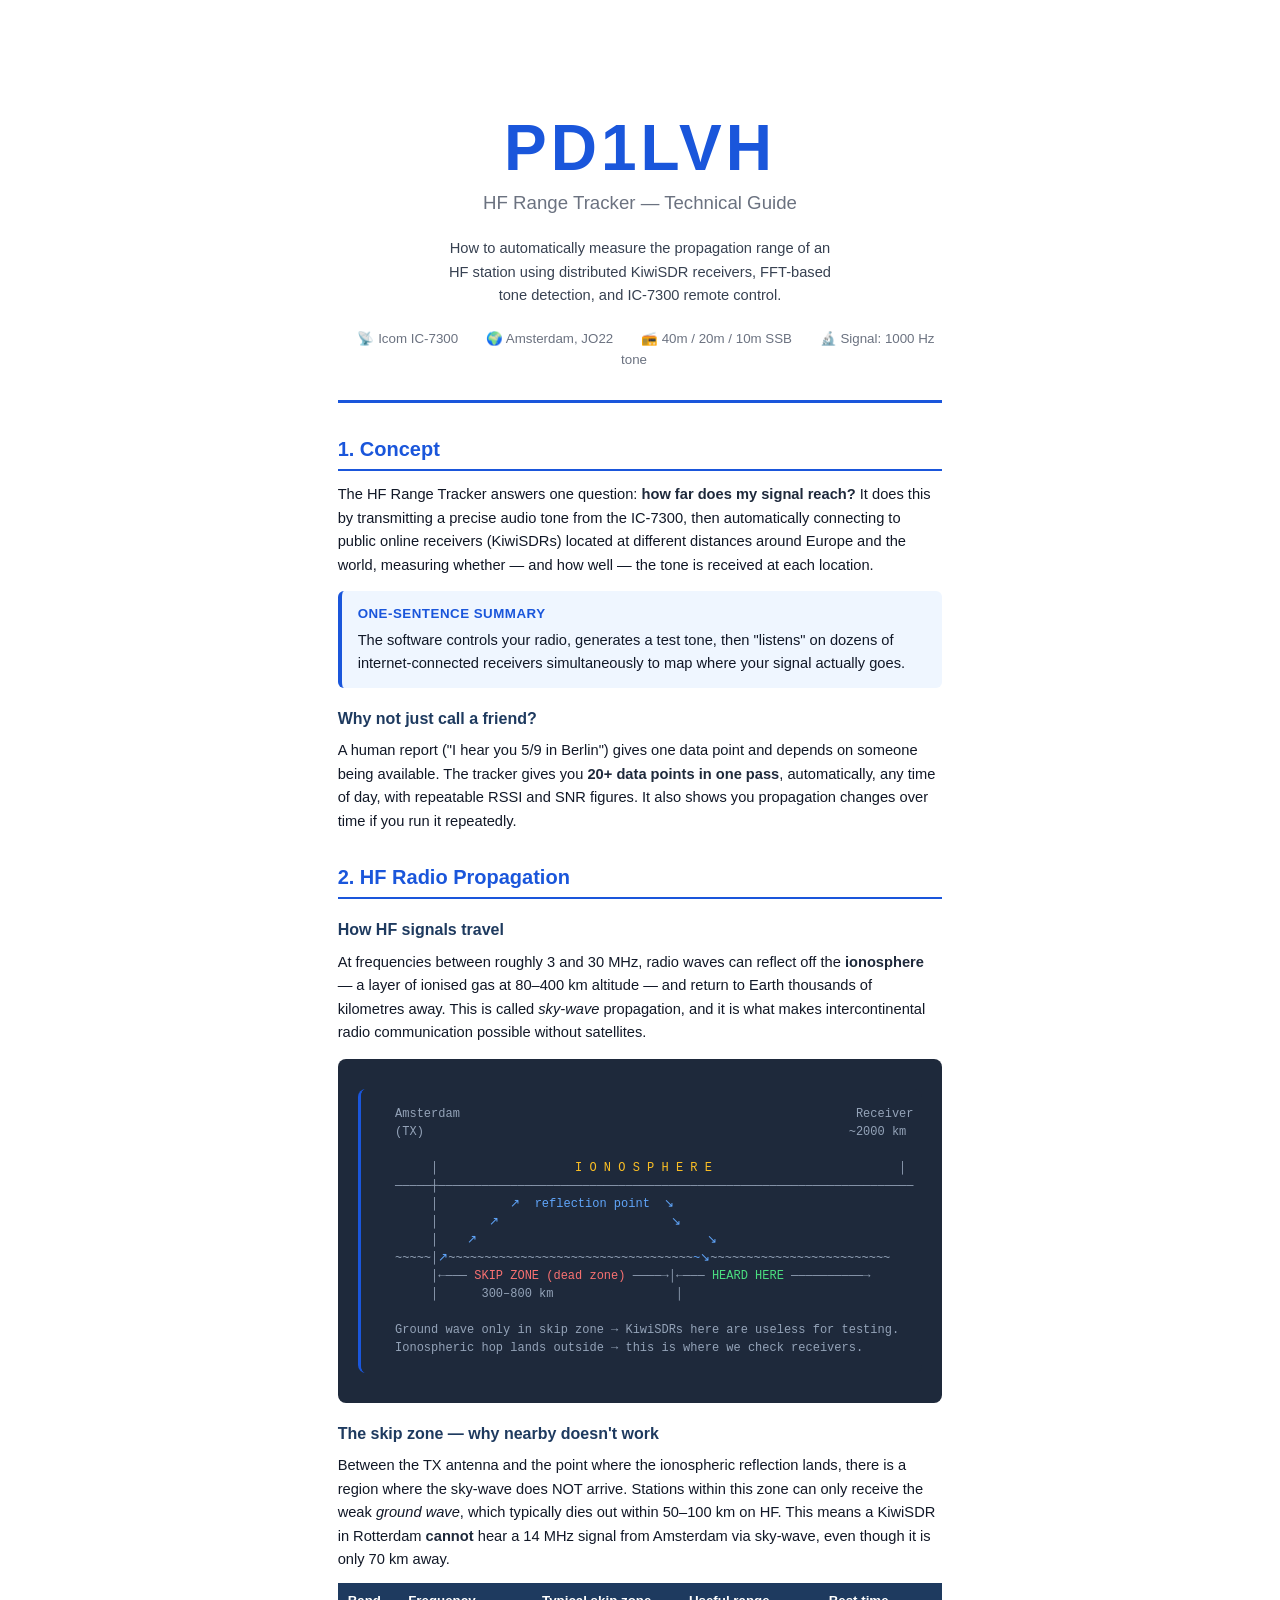
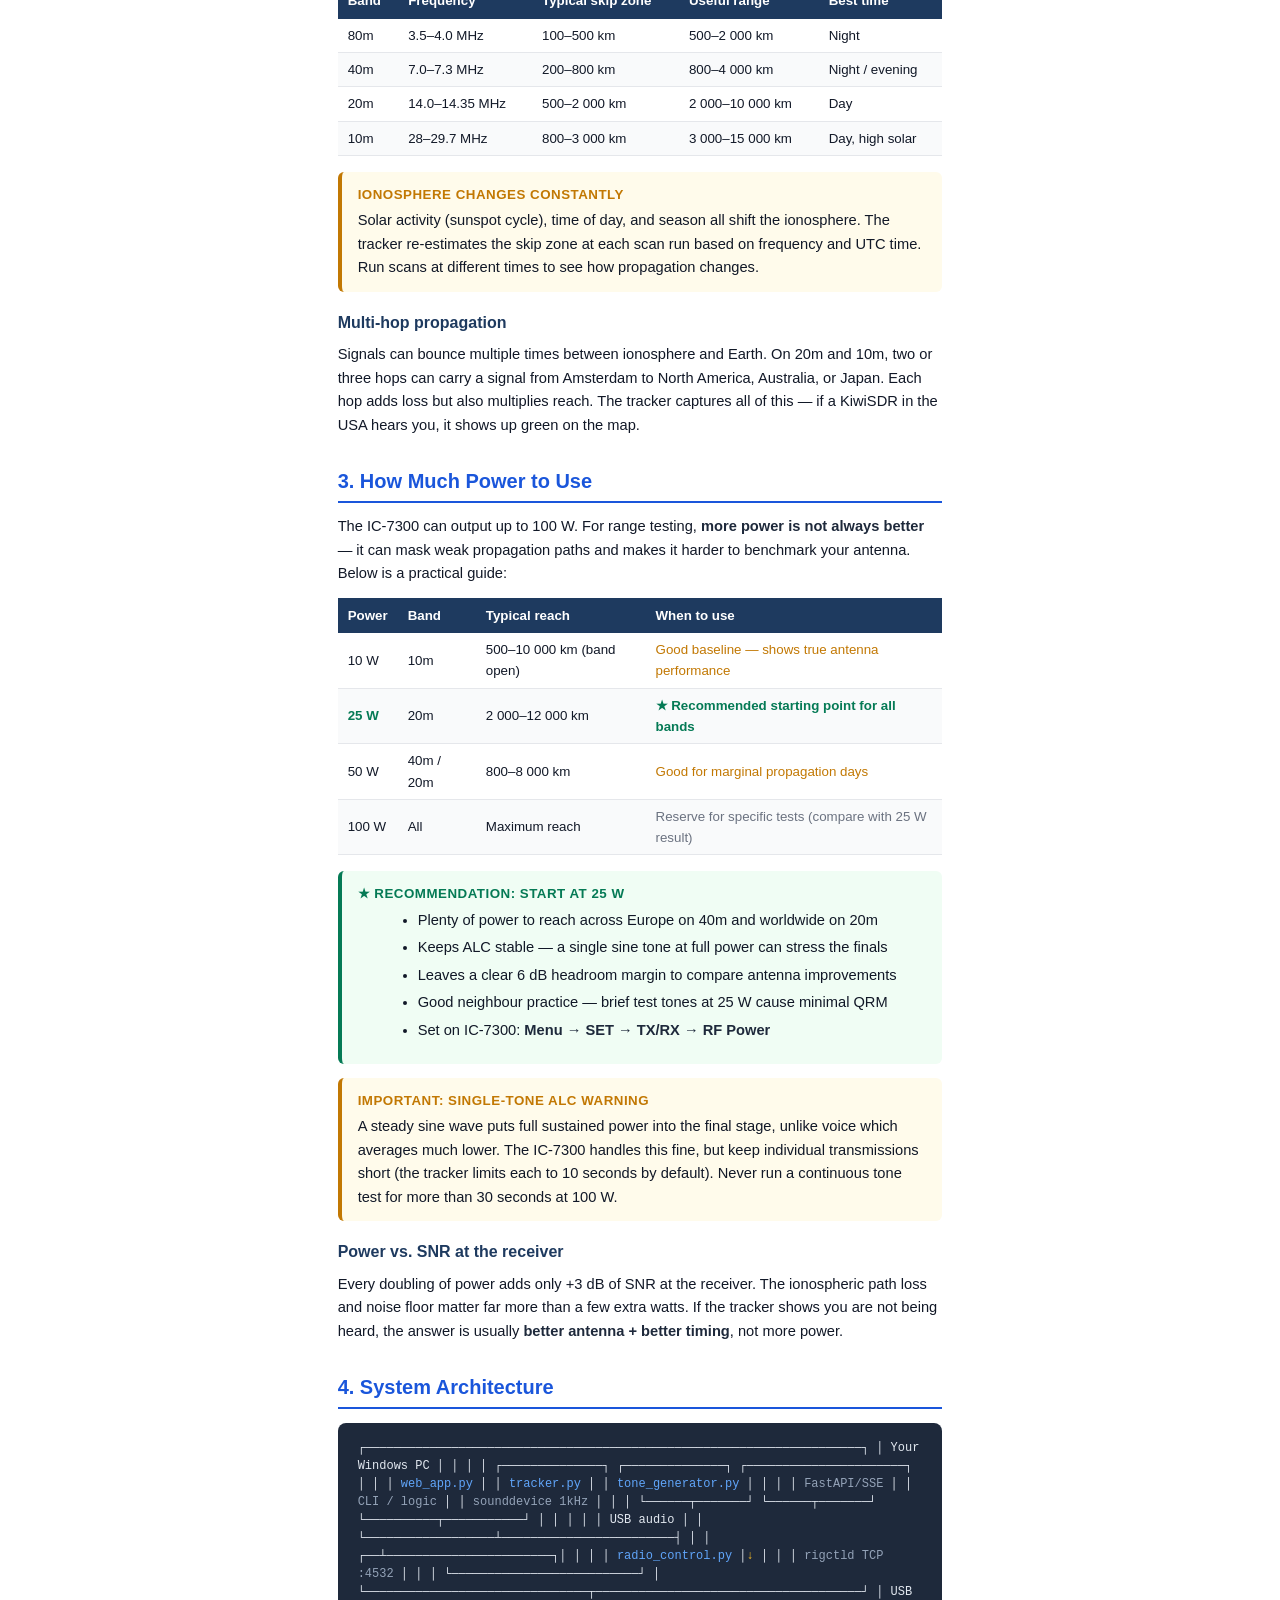
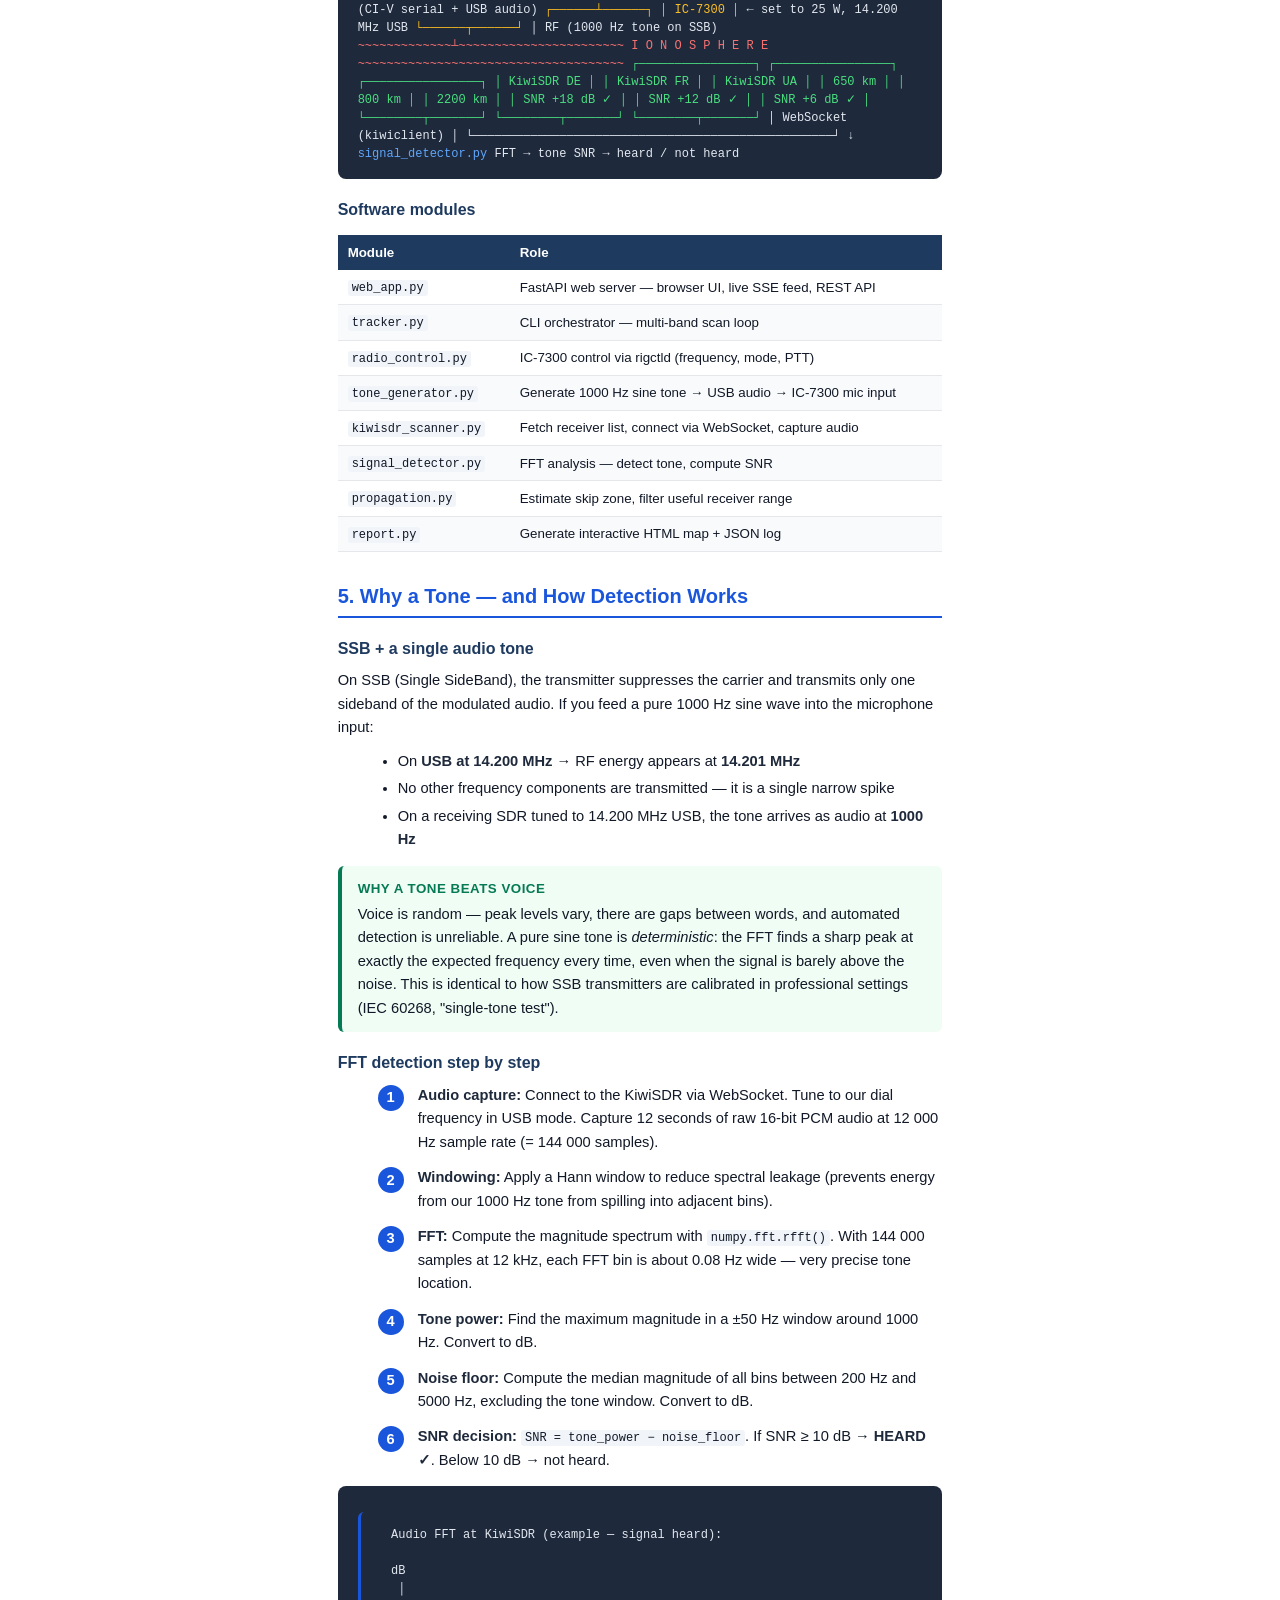
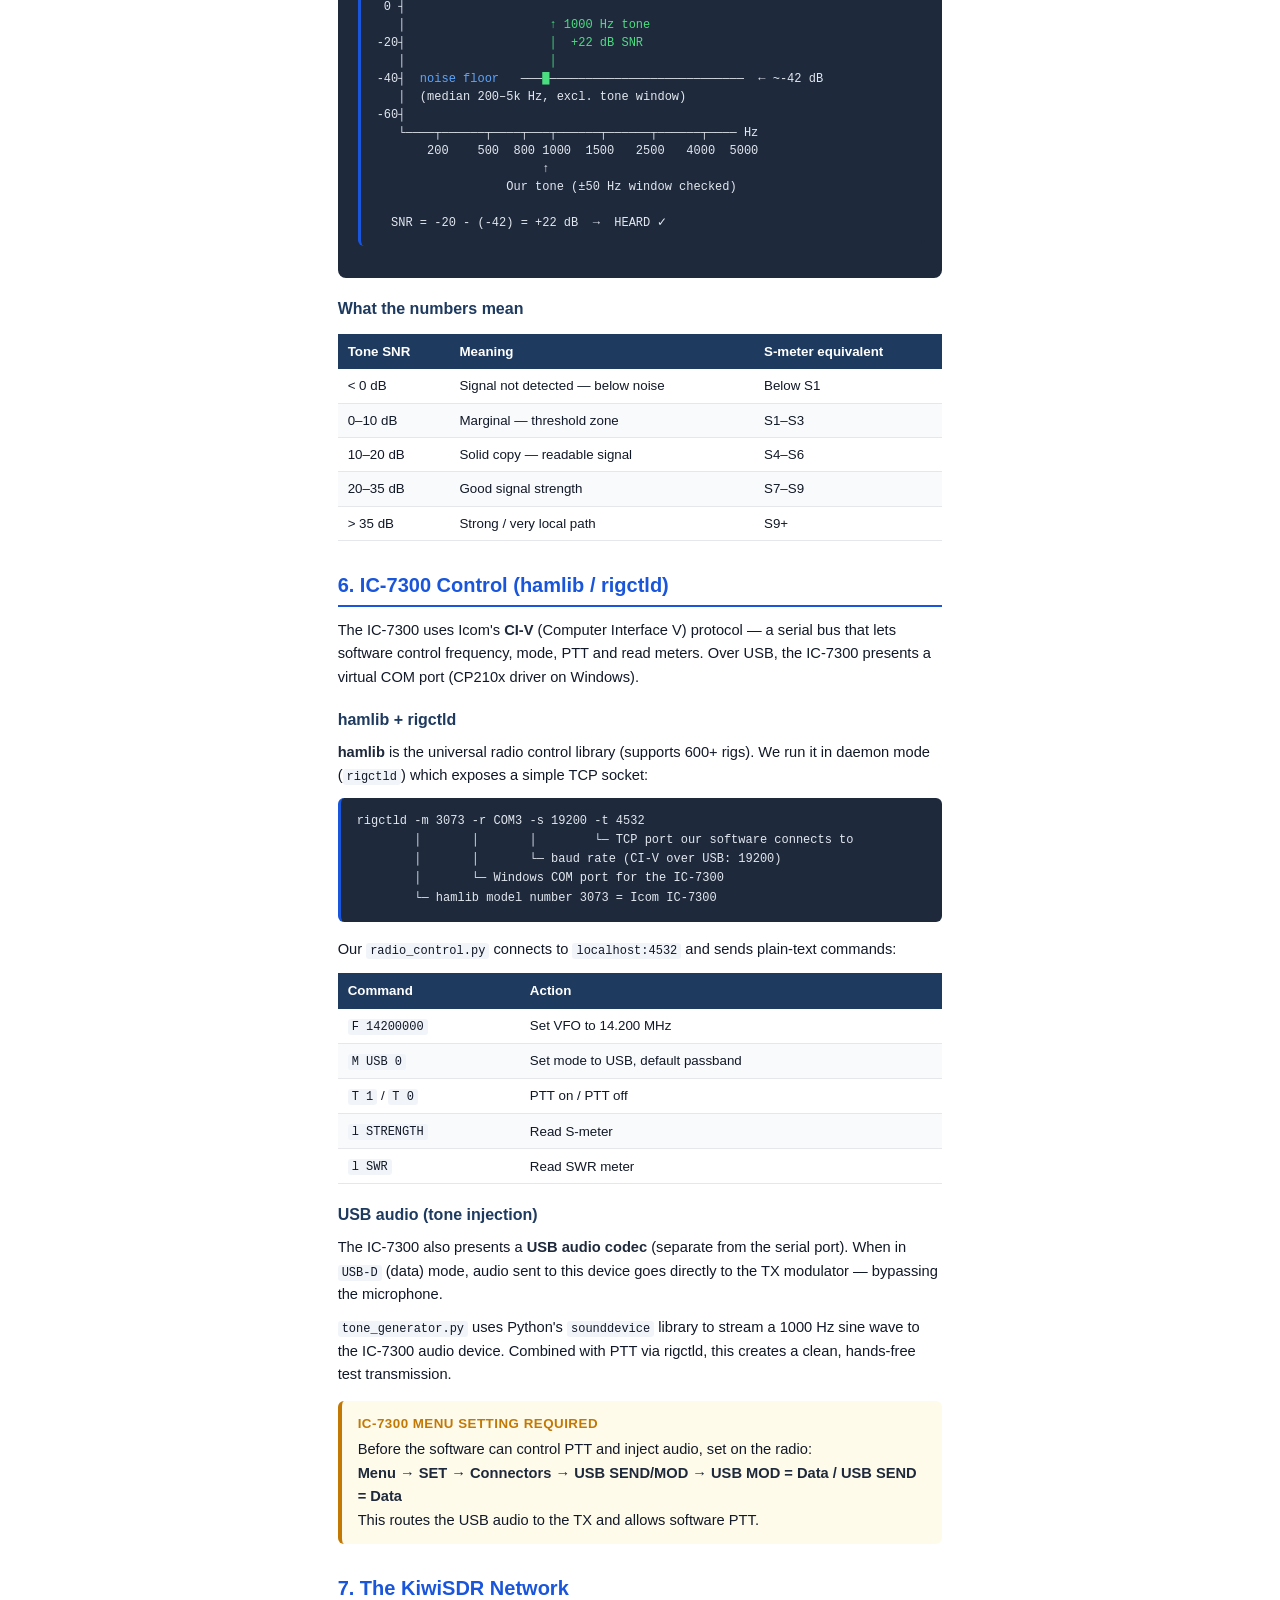
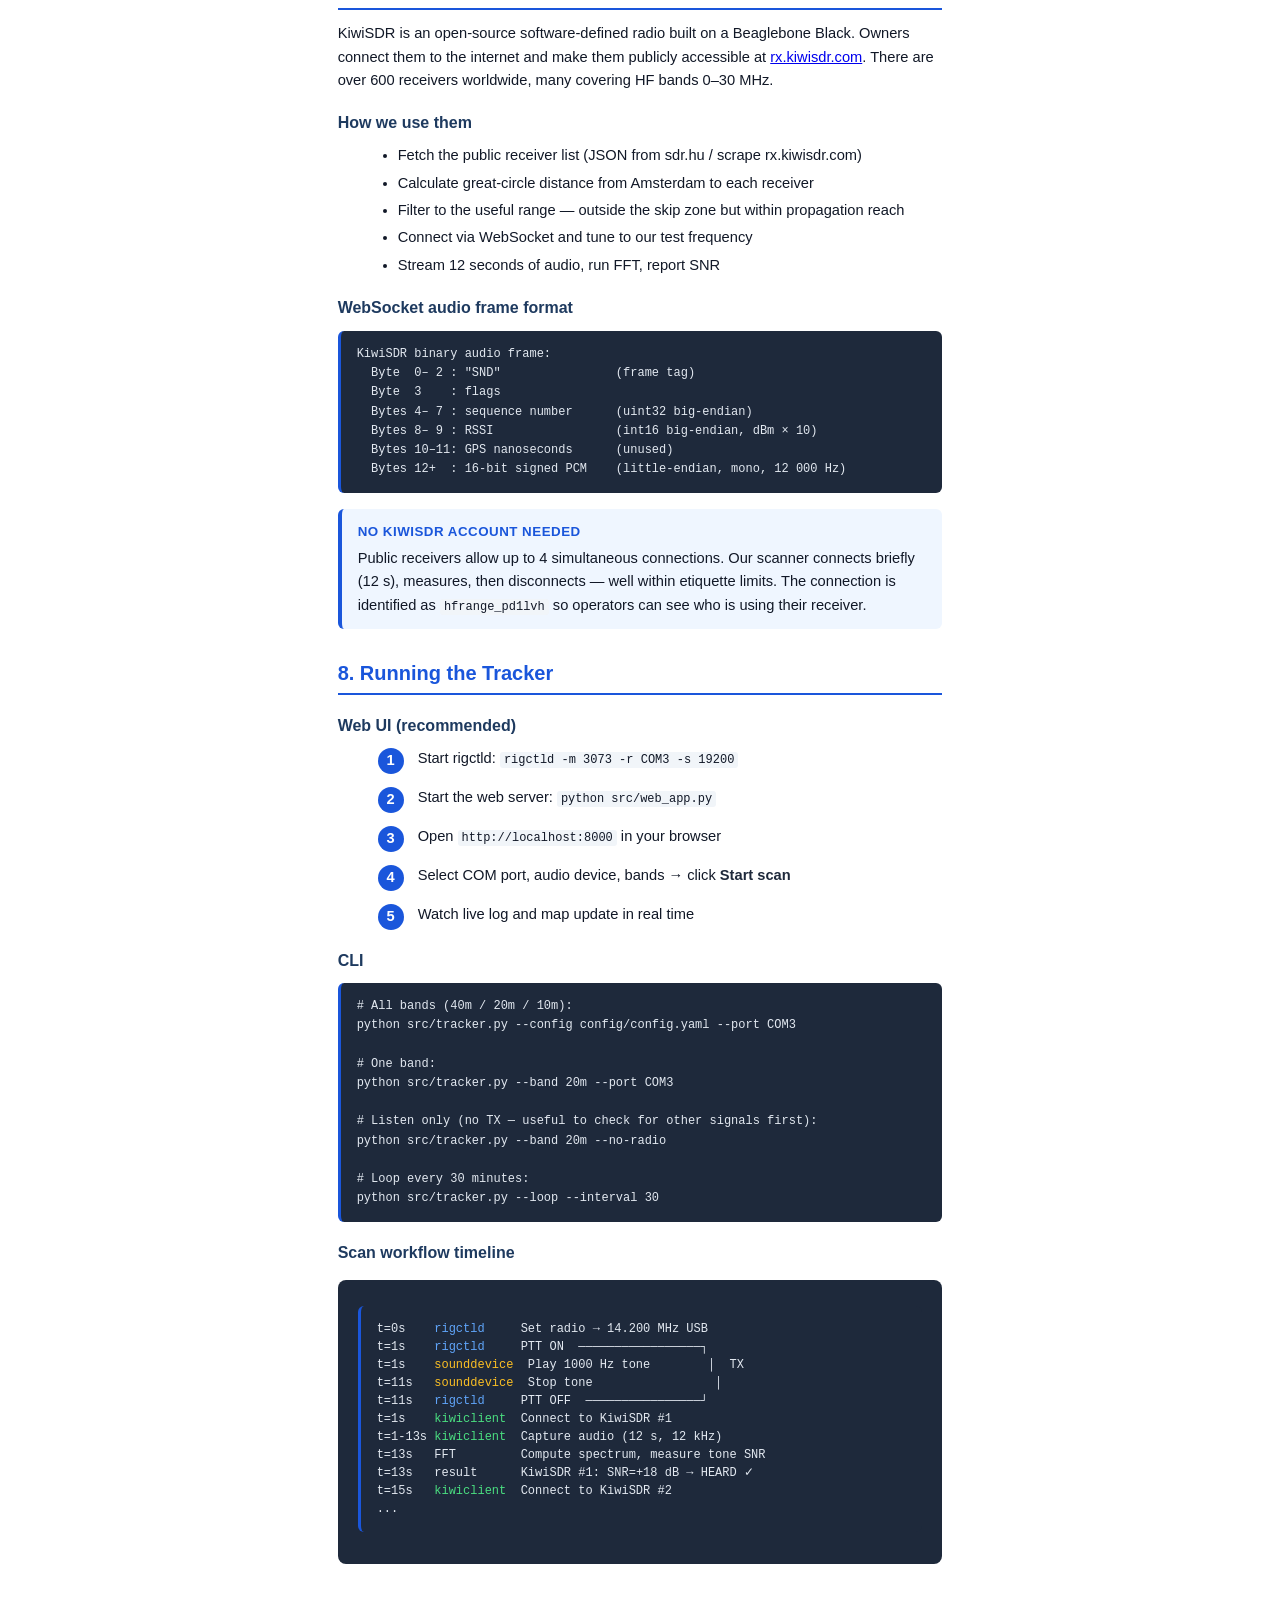
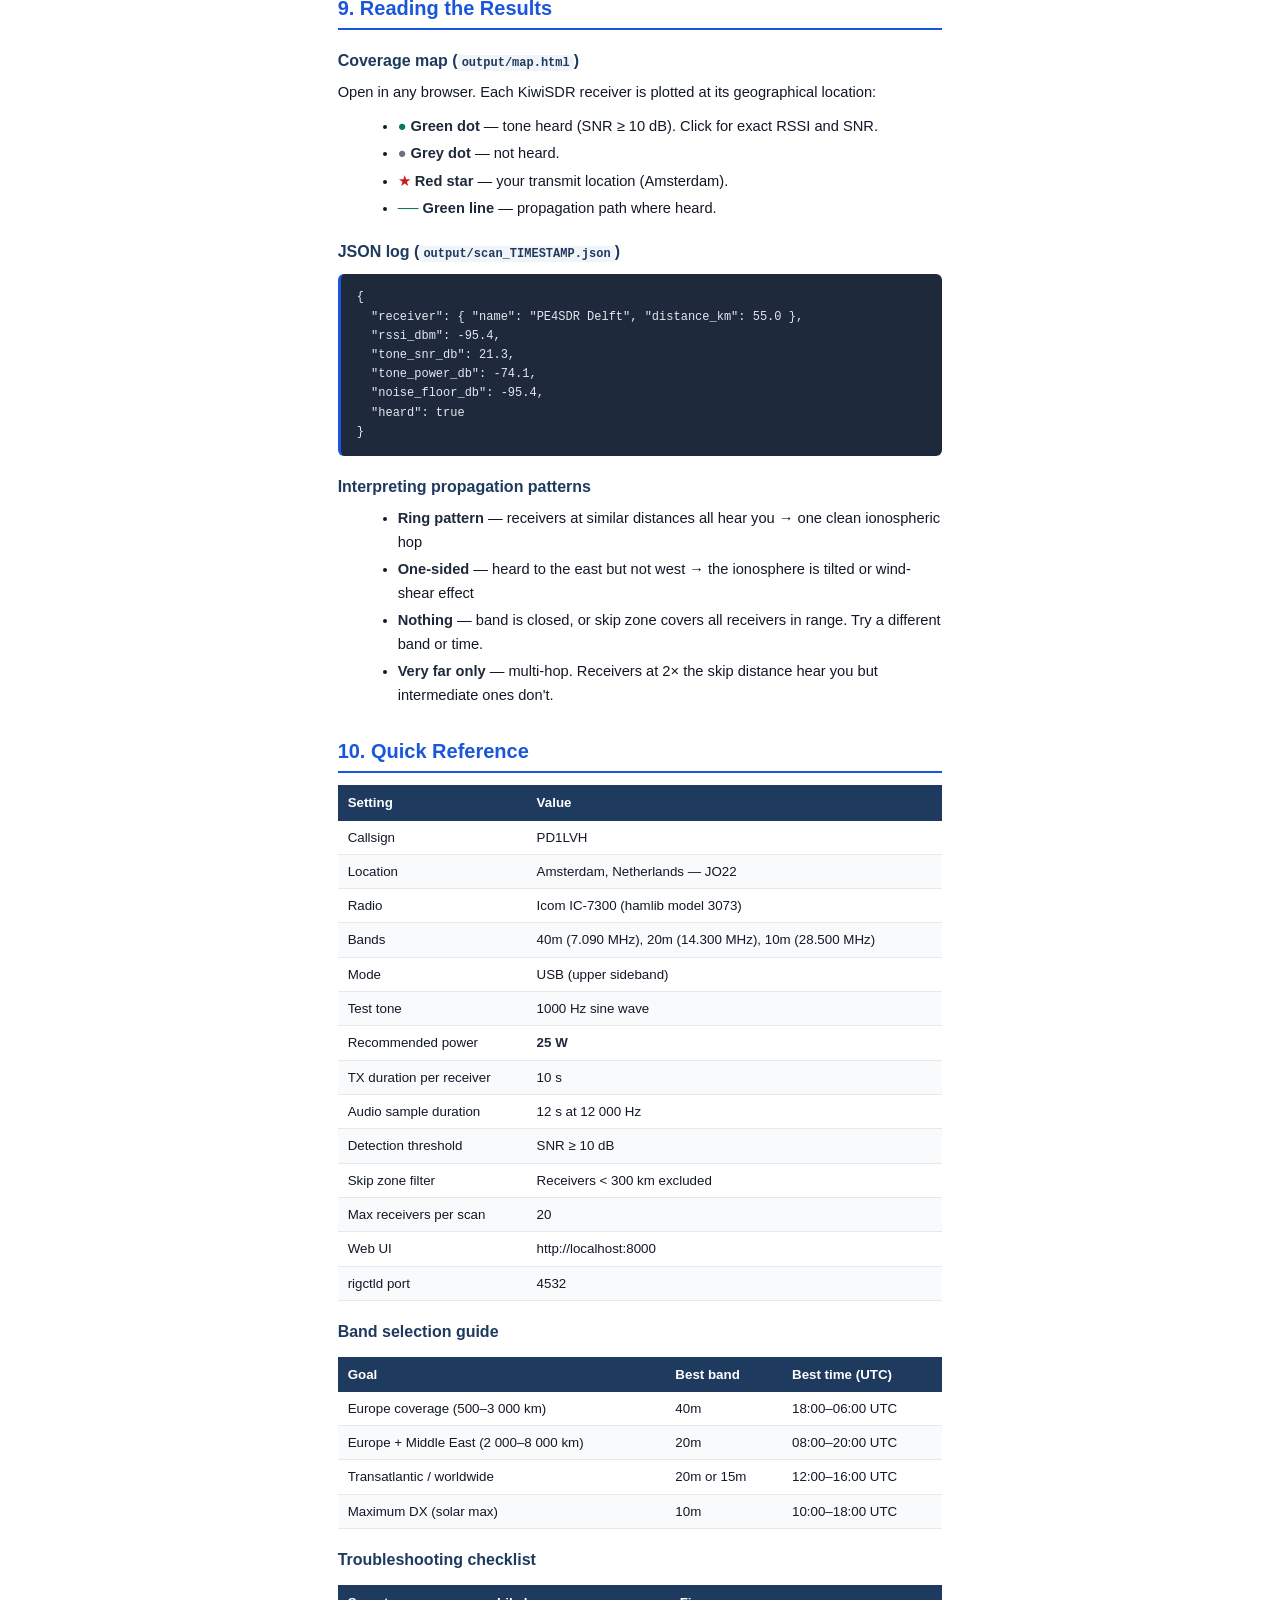
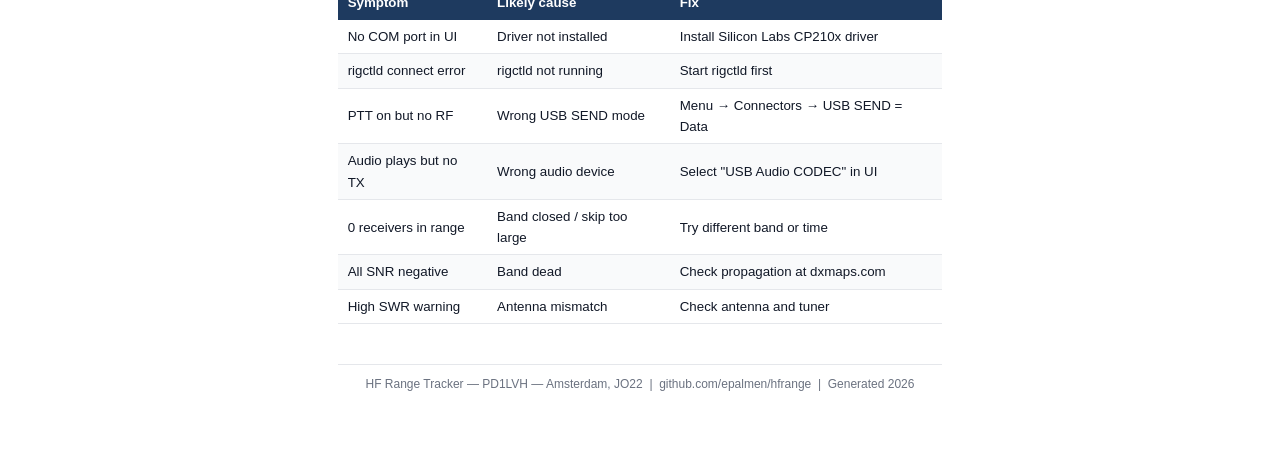
==== commit 285ebb7b: "Fix hamlib 4.x rig model number and Python 3.9 type hint compatibility Update IC-7300 rig model from" ====
--- a/docs/how-it-works.html
+++ b/docs/how-it-works.html
@@ -495,11 +495,11 @@
 We run it in daemon mode (<code>rigctld</code>) which exposes a simple TCP socket:
 </p>
 
-<pre>rigctld -m 373 -r COM3 -s 19200 -t 4532
+<pre>rigctld -m 3073 -r COM3 -s 19200 -t 4532
         │       │       │        └─ TCP port our software connects to
         │       │       └─ baud rate (CI-V over USB: 19200)
         │       └─ Windows COM port for the IC-7300
-        └─ hamlib model number 373 = Icom IC-7300</pre>
+        └─ hamlib model number 3073 = Icom IC-7300</pre>
 
 <p>Our <code>radio_control.py</code> connects to <code>localhost:4532</code> and sends plain-text commands:</p>
 
@@ -581,7 +581,7 @@
 
 <h3>Web UI (recommended)</h3>
 <ol class="steps">
-  <li><div>Start rigctld: <code>rigctld -m 373 -r COM3 -s 19200</code></div></li>
+  <li><div>Start rigctld: <code>rigctld -m 3073 -r COM3 -s 19200</code></div></li>
   <li><div>Start the web server: <code>python src/web_app.py</code></div></li>
   <li><div>Open <code>http://localhost:8000</code> in your browser</div></li>
   <li><div>Select COM port, audio device, bands → click <strong>Start scan</strong></div></li>
@@ -665,7 +665,7 @@
   <tbody>
     <tr><td>Callsign</td><td>PD1LVH</td></tr>
     <tr><td>Location</td><td>Amsterdam, Netherlands — JO22</td></tr>
-    <tr><td>Radio</td><td>Icom IC-7300 (hamlib model 373)</td></tr>
+    <tr><td>Radio</td><td>Icom IC-7300 (hamlib model 3073)</td></tr>
     <tr><td>Bands</td><td>40m (7.090 MHz), 20m (14.300 MHz), 10m (28.500 MHz)</td></tr>
     <tr><td>Mode</td><td>USB (upper sideband)</td></tr>
     <tr><td>Test tone</td><td>1000 Hz sine wave</td></tr>
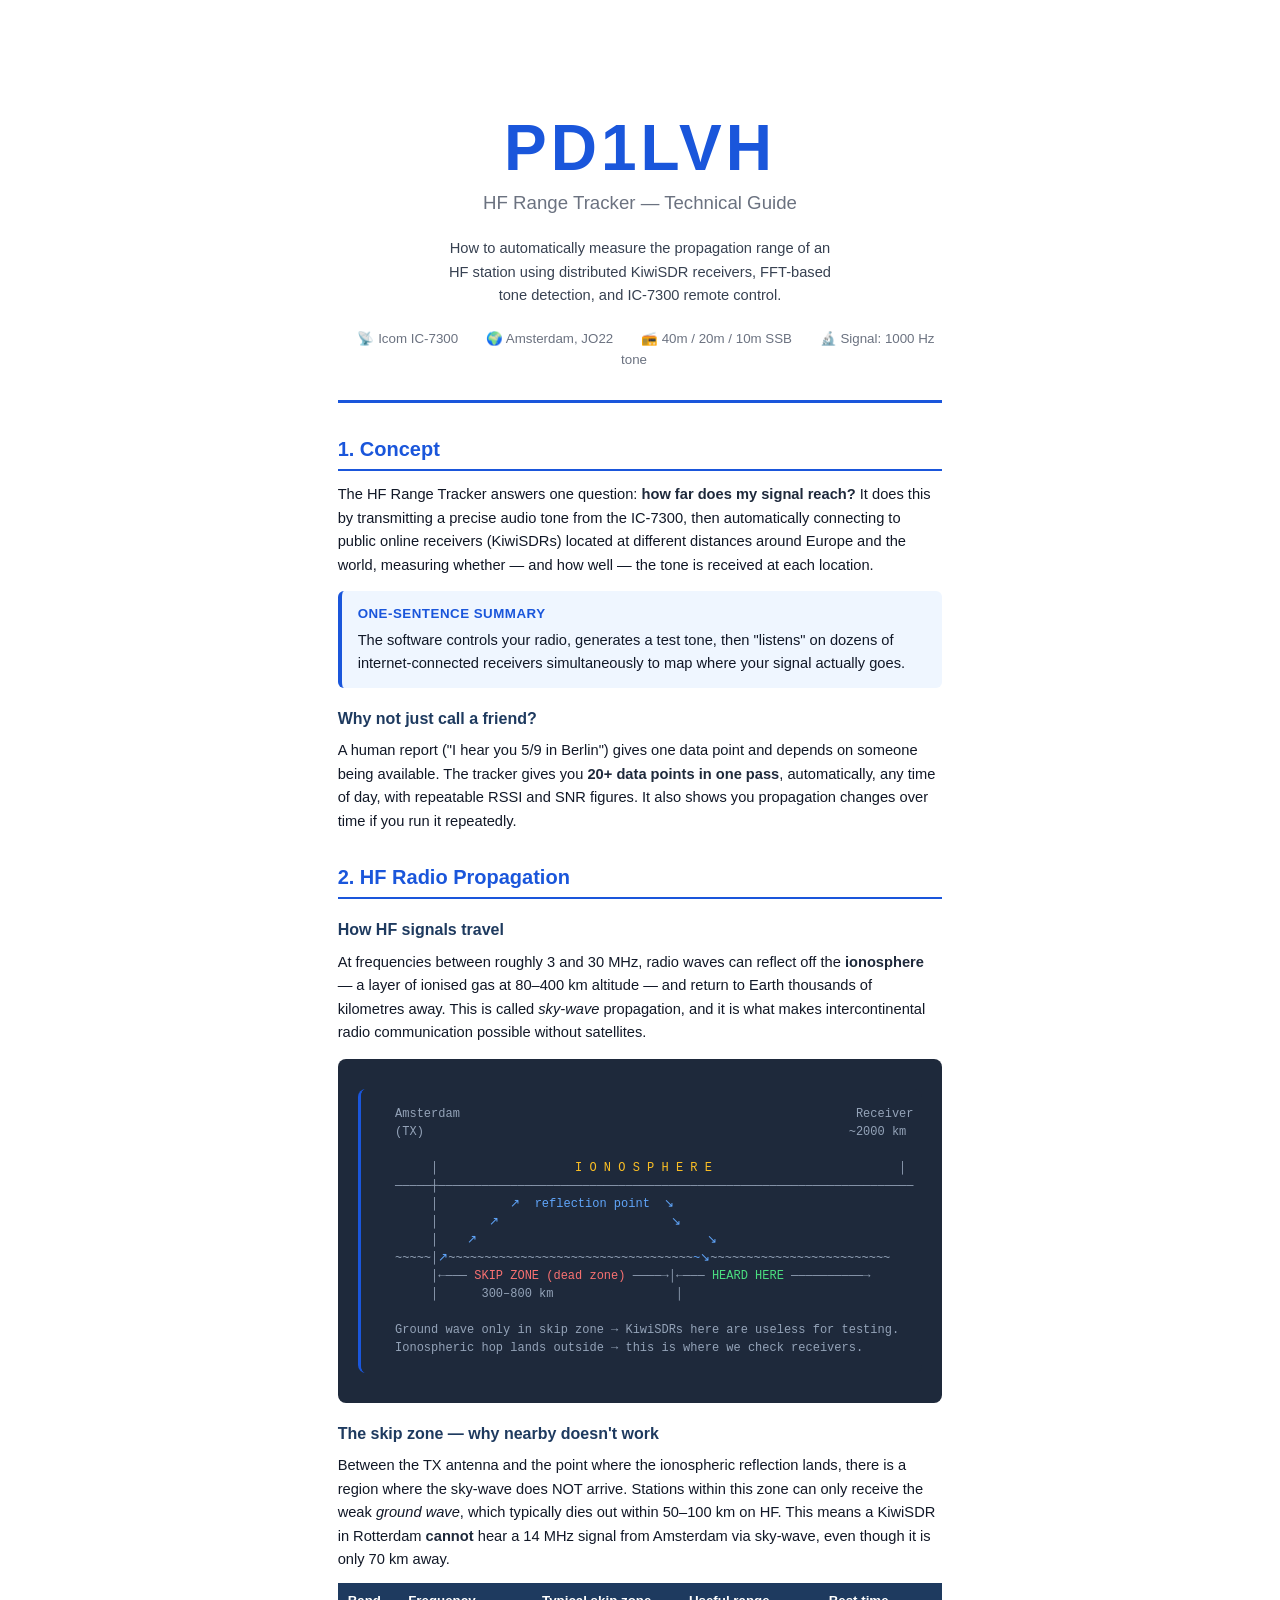
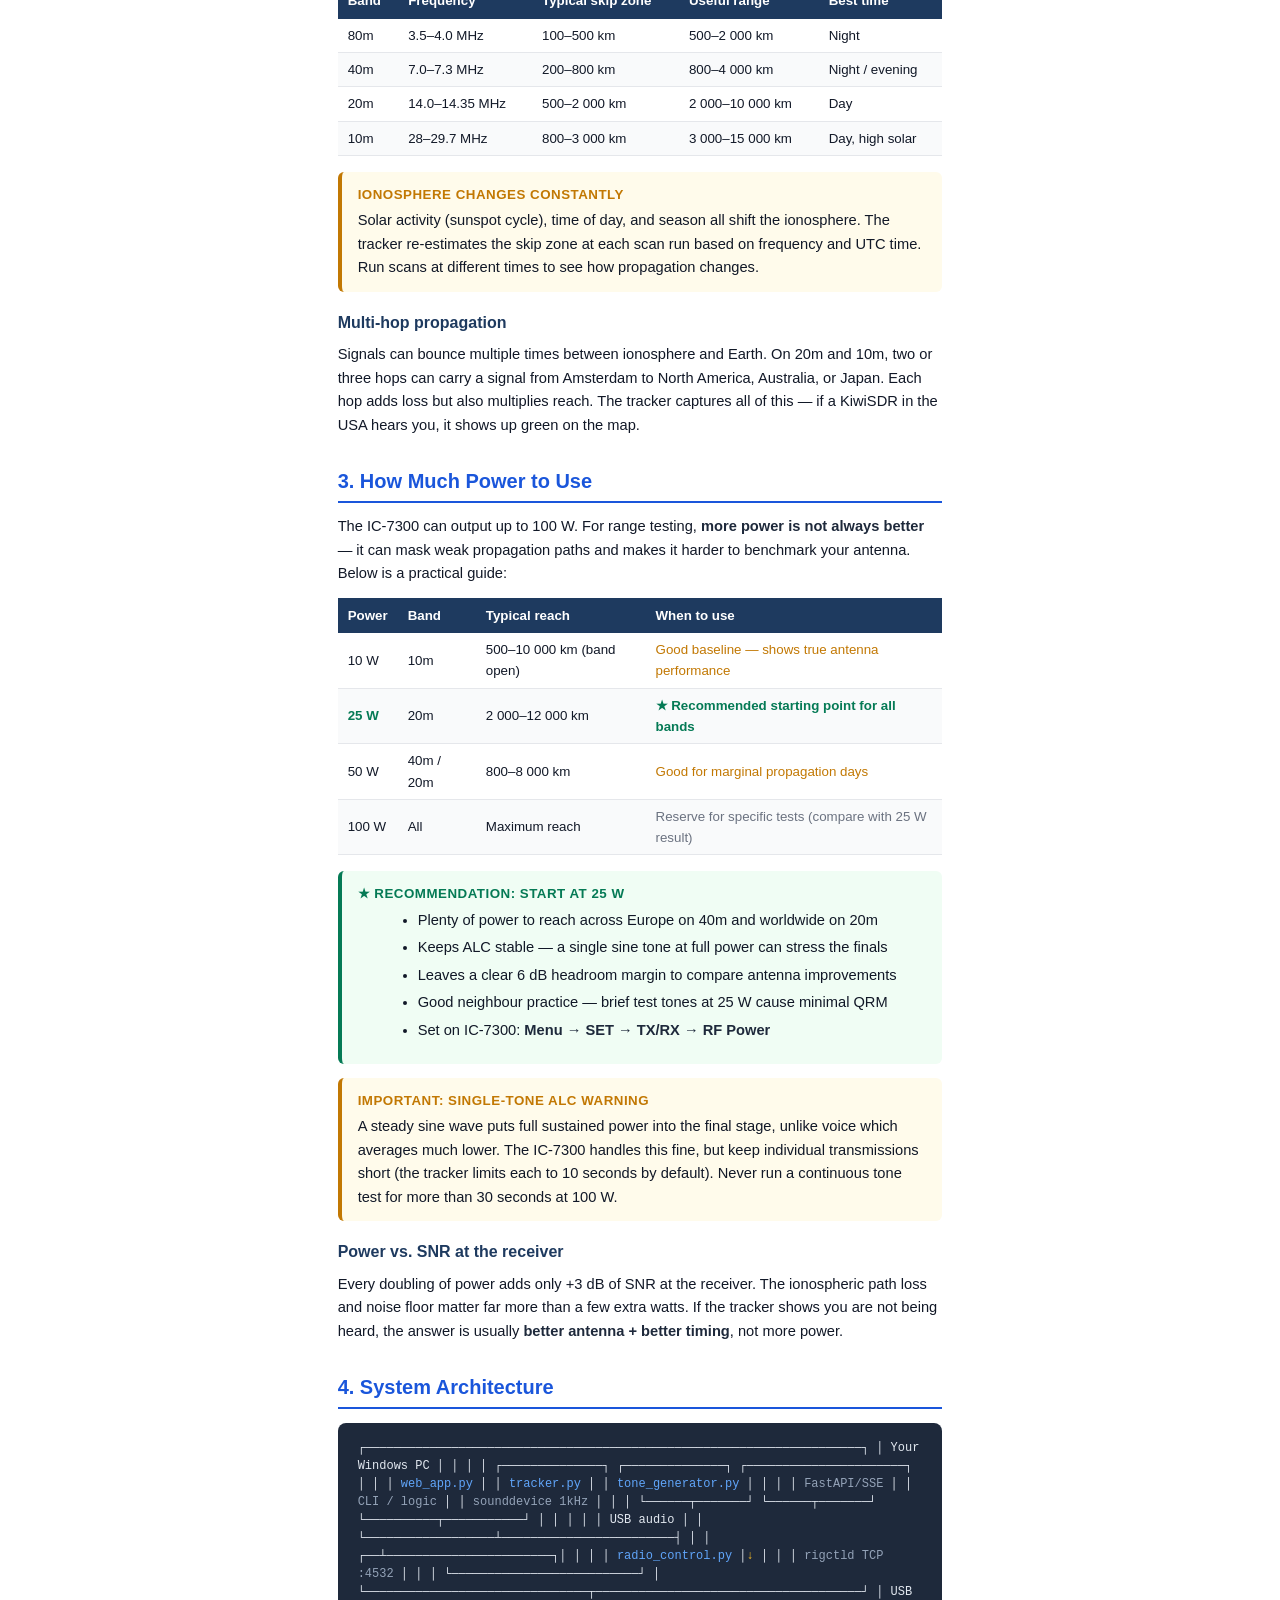
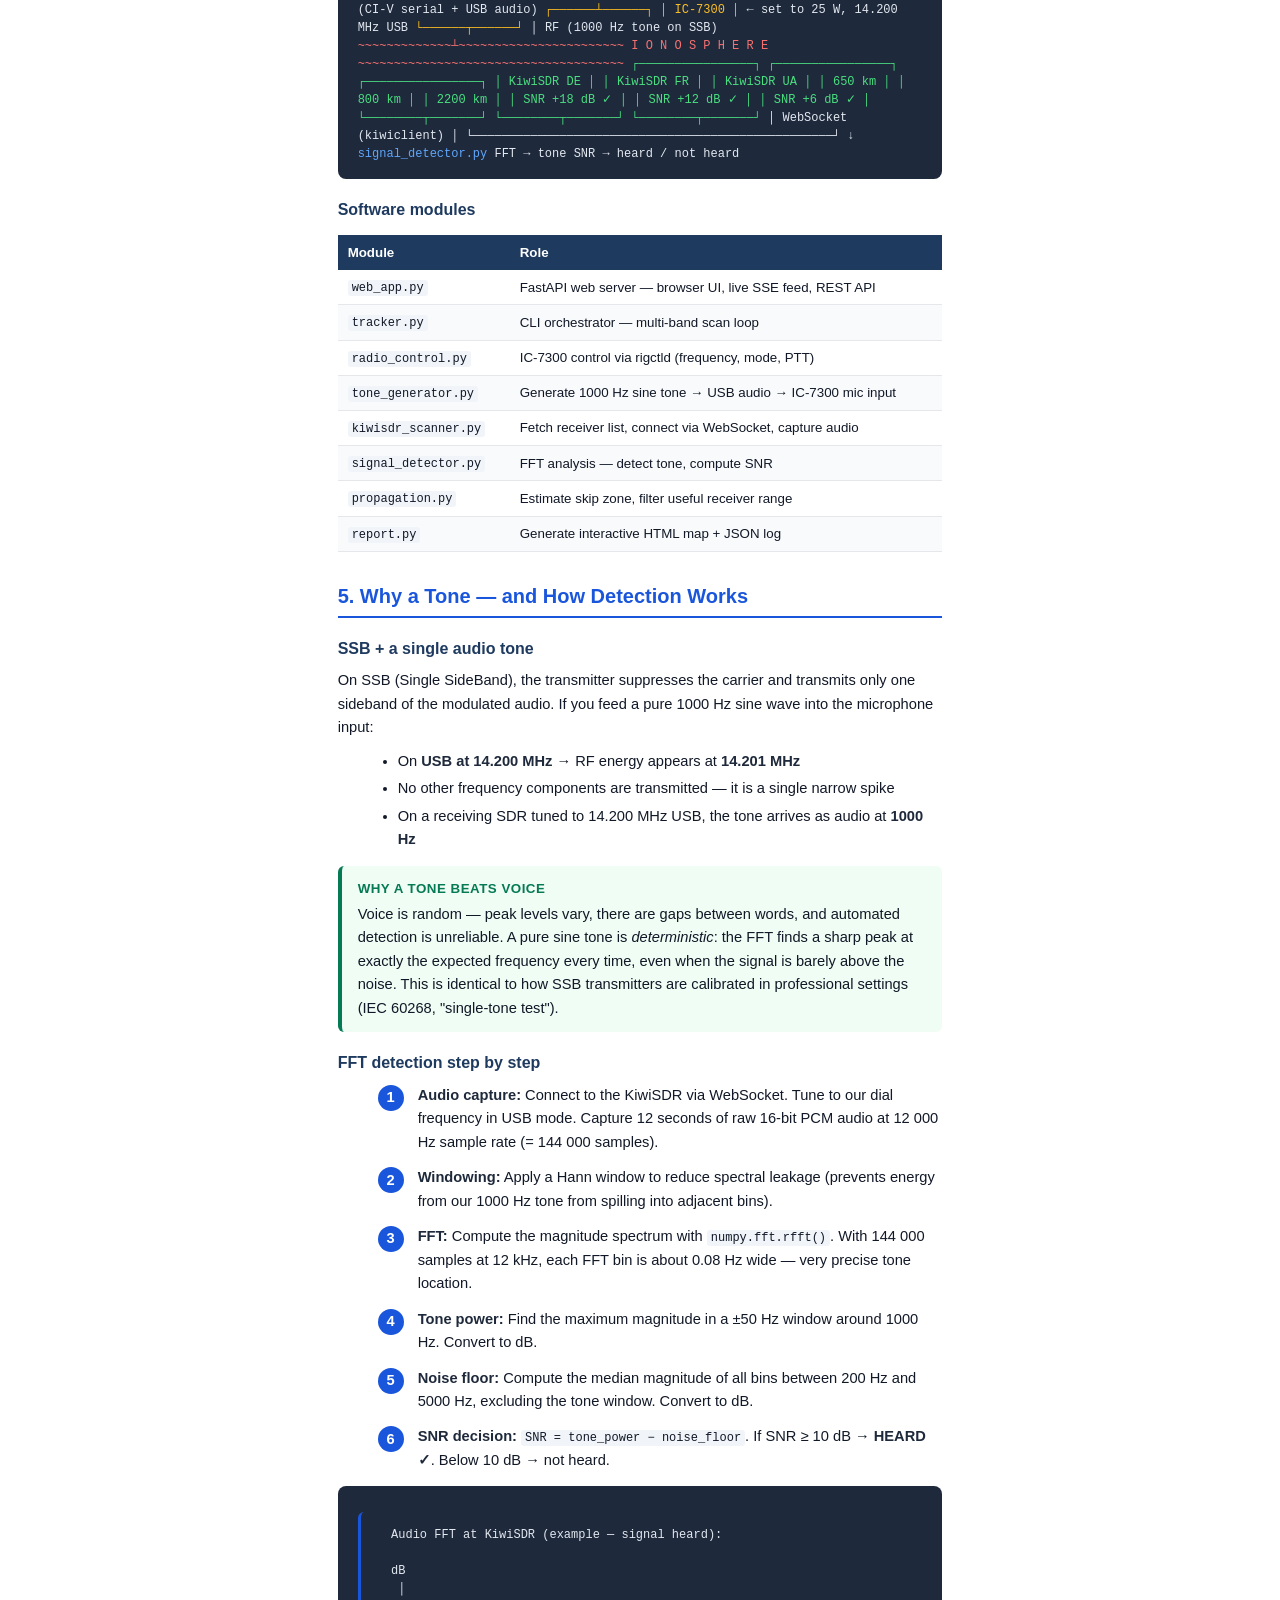
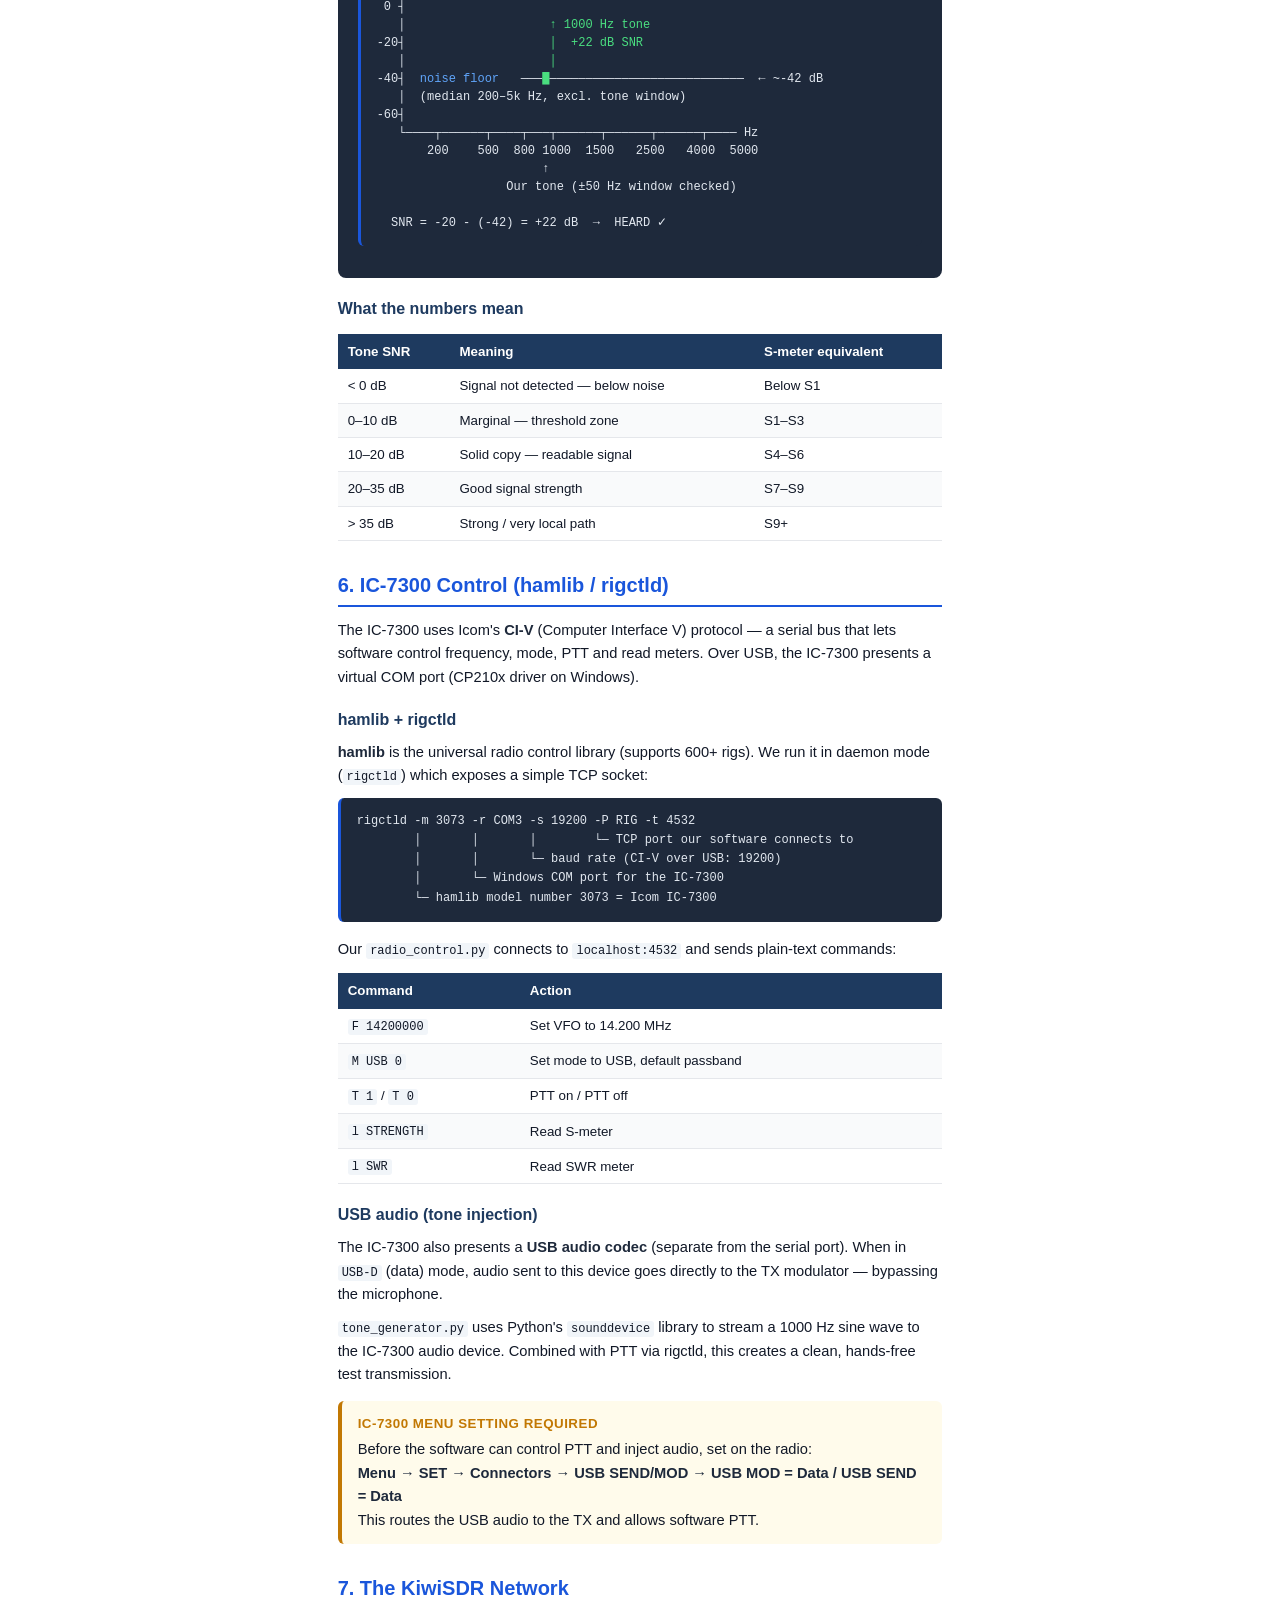
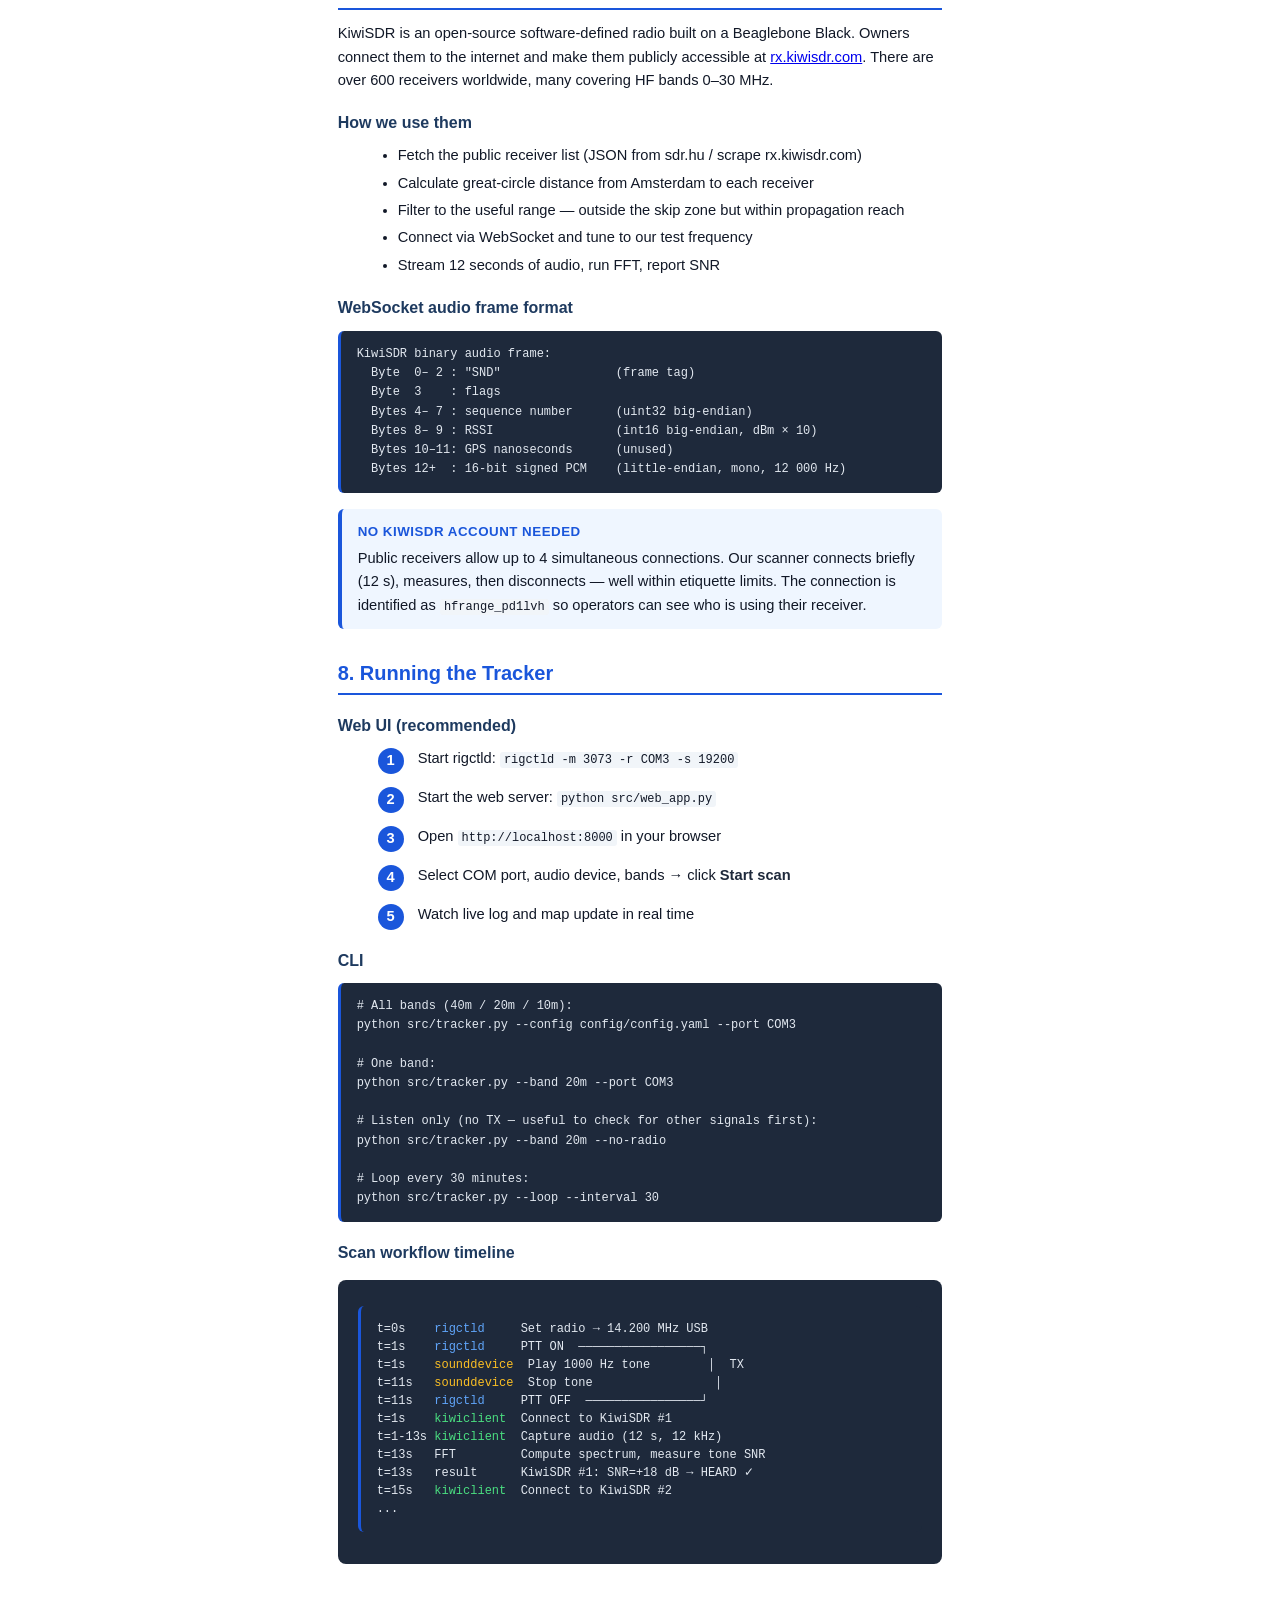
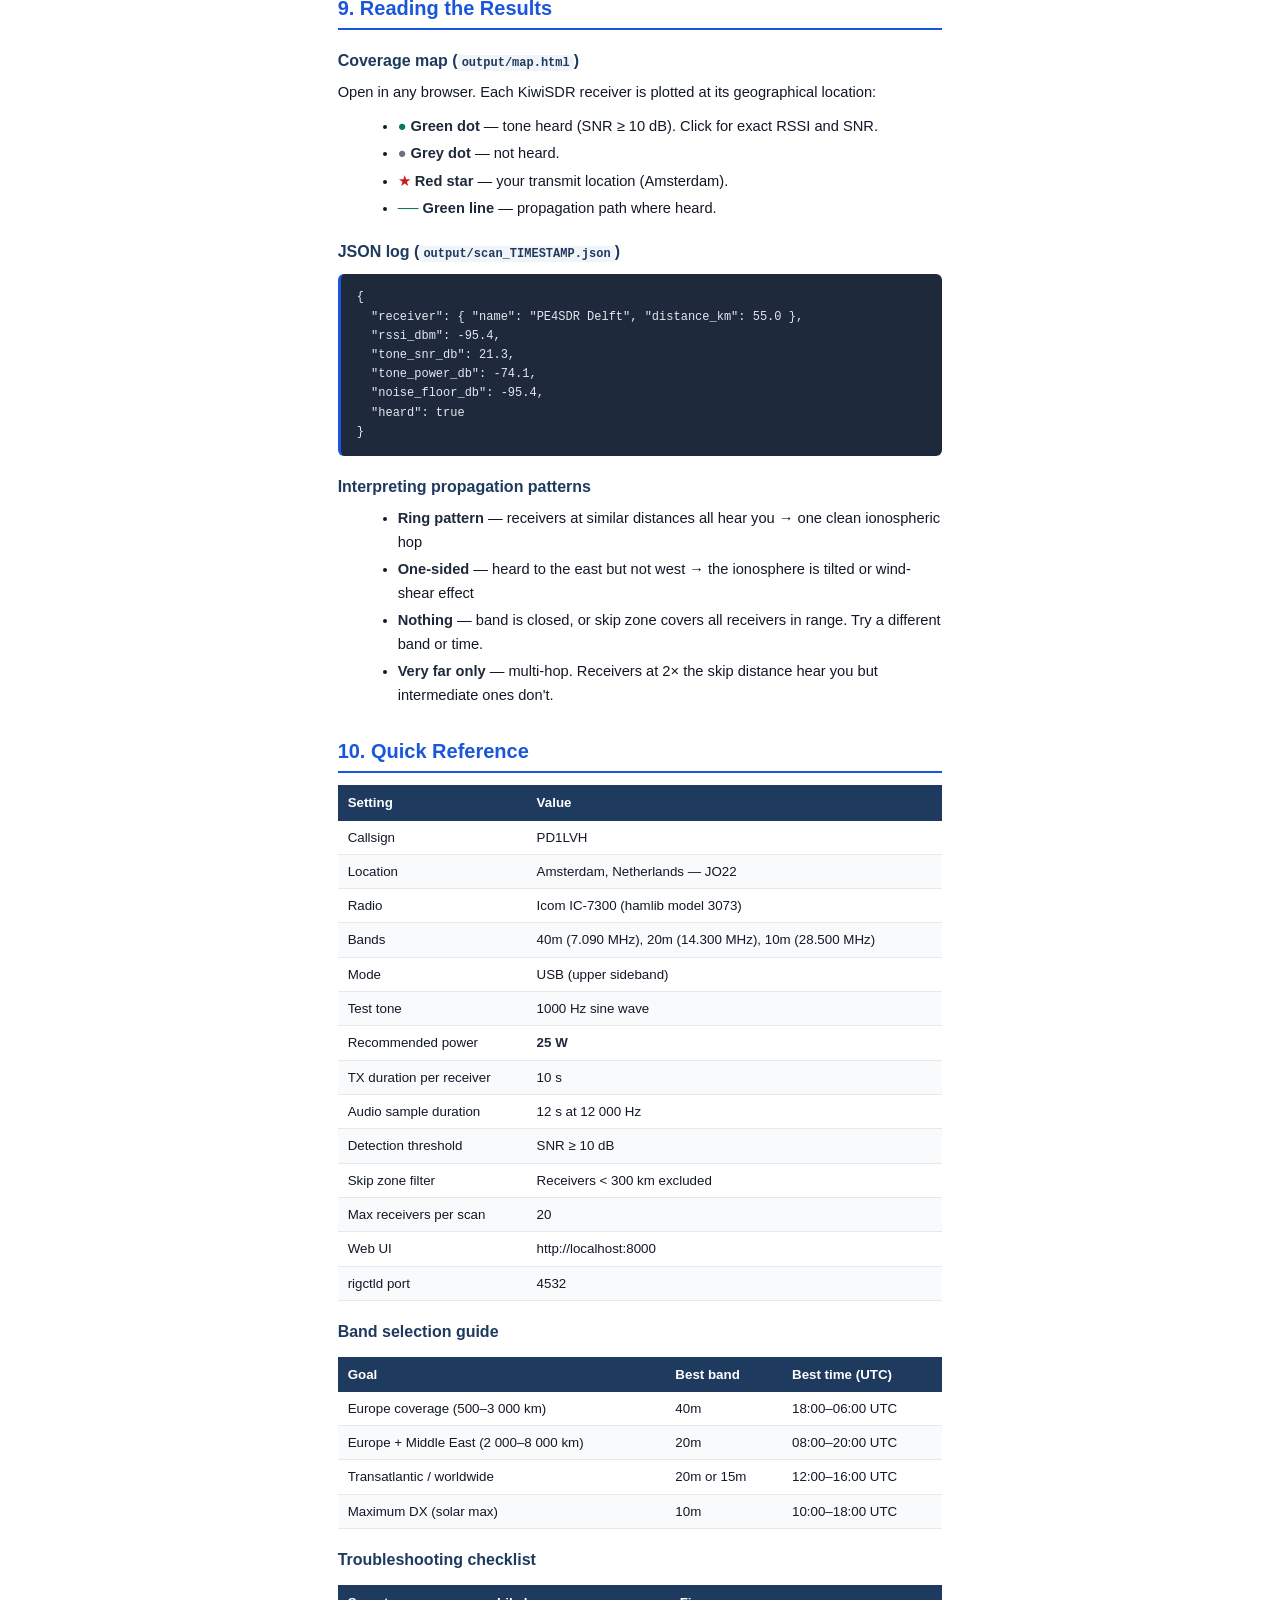
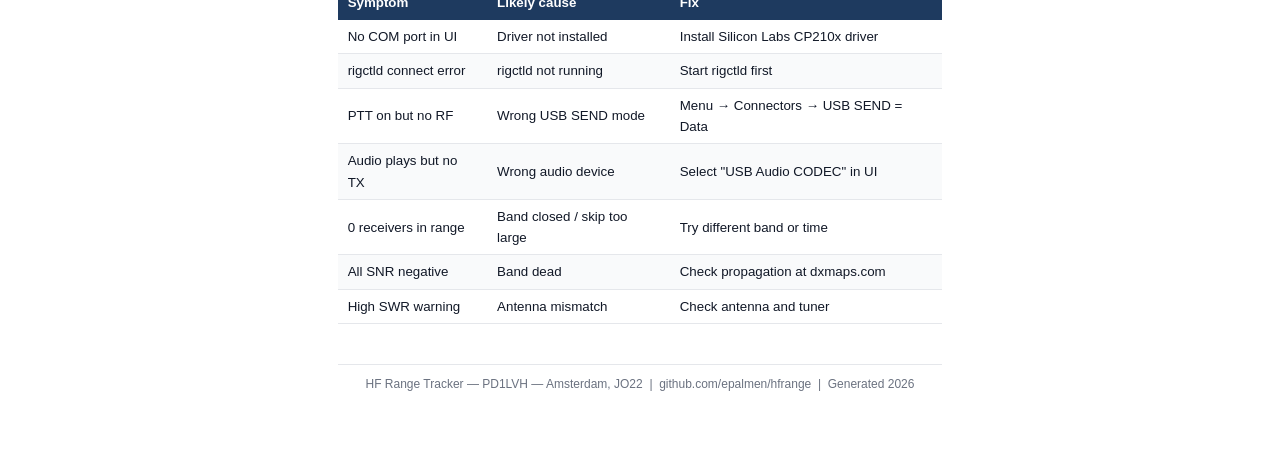
==== commit f34a79ad: "Add -P RIG flag to rigctld for IC-7300 CAT PTT control Without -P RIG, hamlib defaults to hardware R" ====
--- a/docs/how-it-works.html
+++ b/docs/how-it-works.html
@@ -495,7 +495,7 @@
 We run it in daemon mode (<code>rigctld</code>) which exposes a simple TCP socket:
 </p>
 
-<pre>rigctld -m 3073 -r COM3 -s 19200 -t 4532
+<pre>rigctld -m 3073 -r COM3 -s 19200 -P RIG -t 4532
         │       │       │        └─ TCP port our software connects to
         │       │       └─ baud rate (CI-V over USB: 19200)
         │       └─ Windows COM port for the IC-7300
